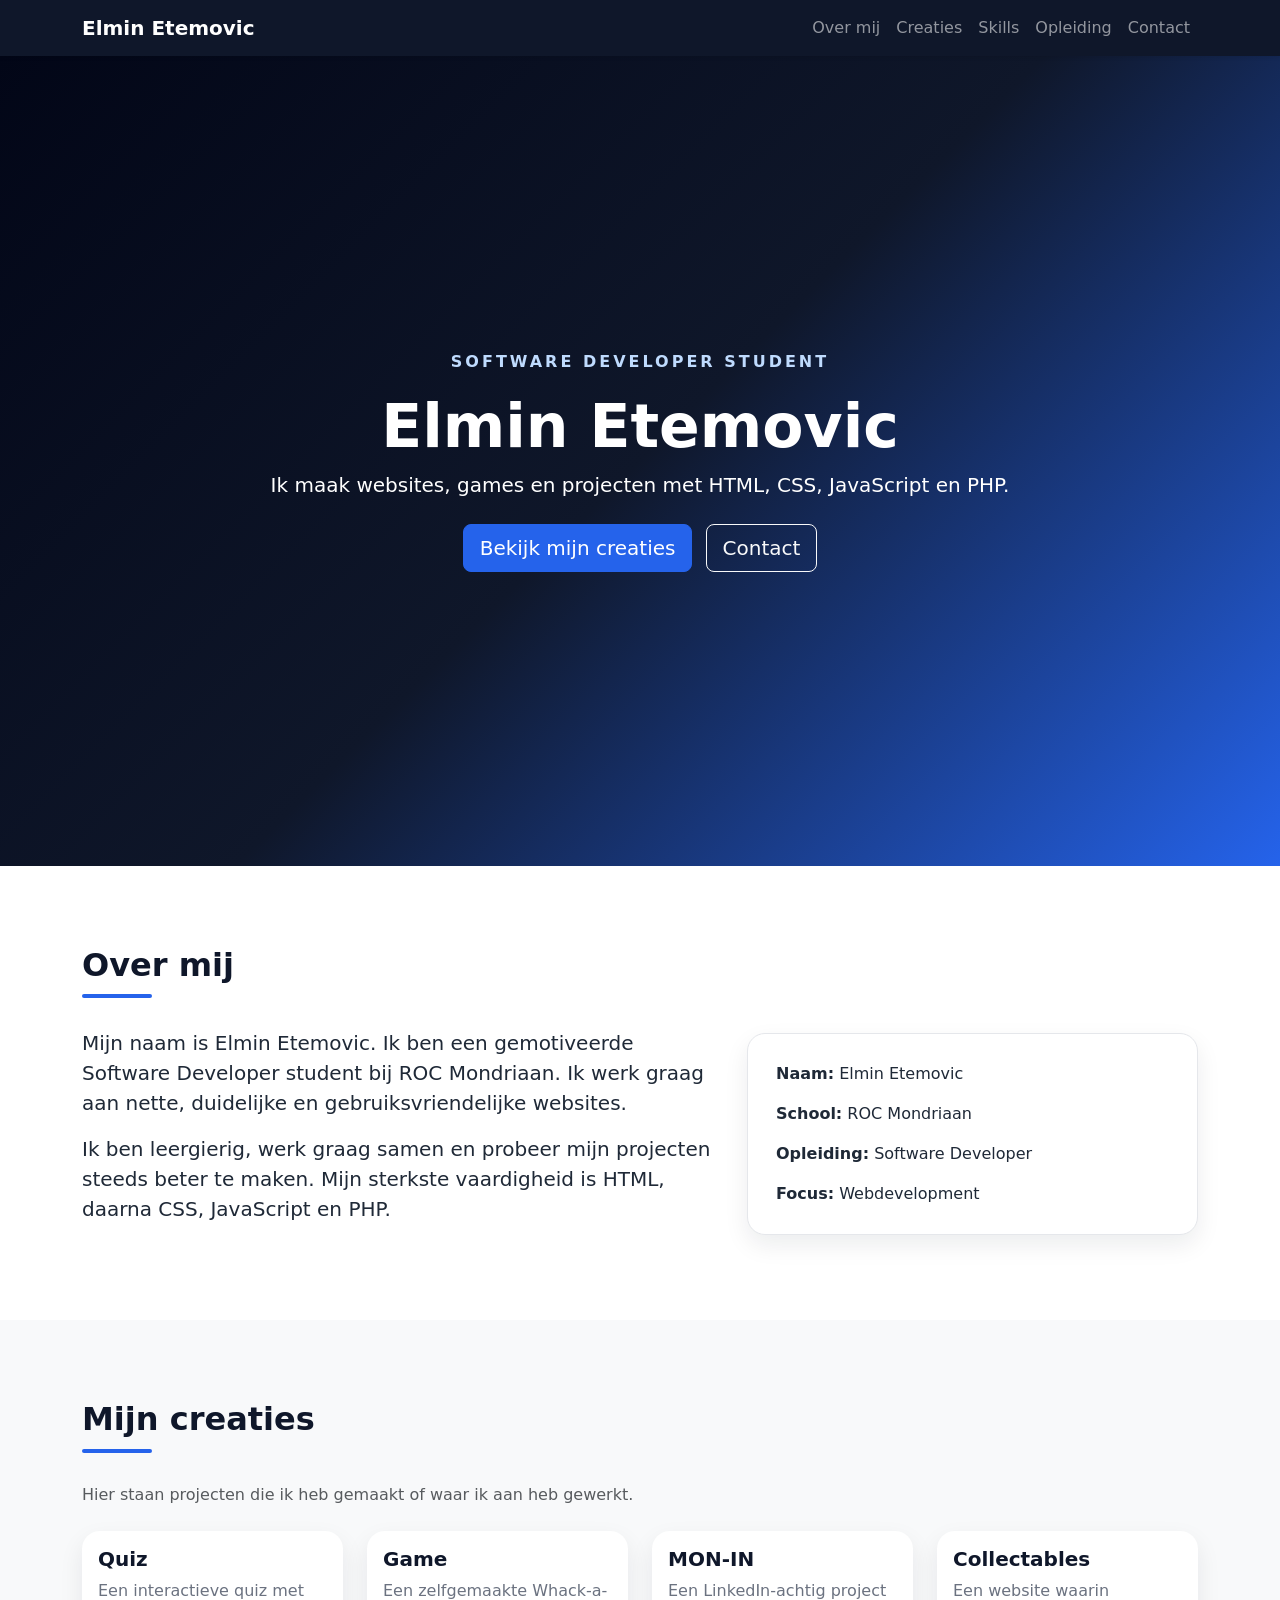
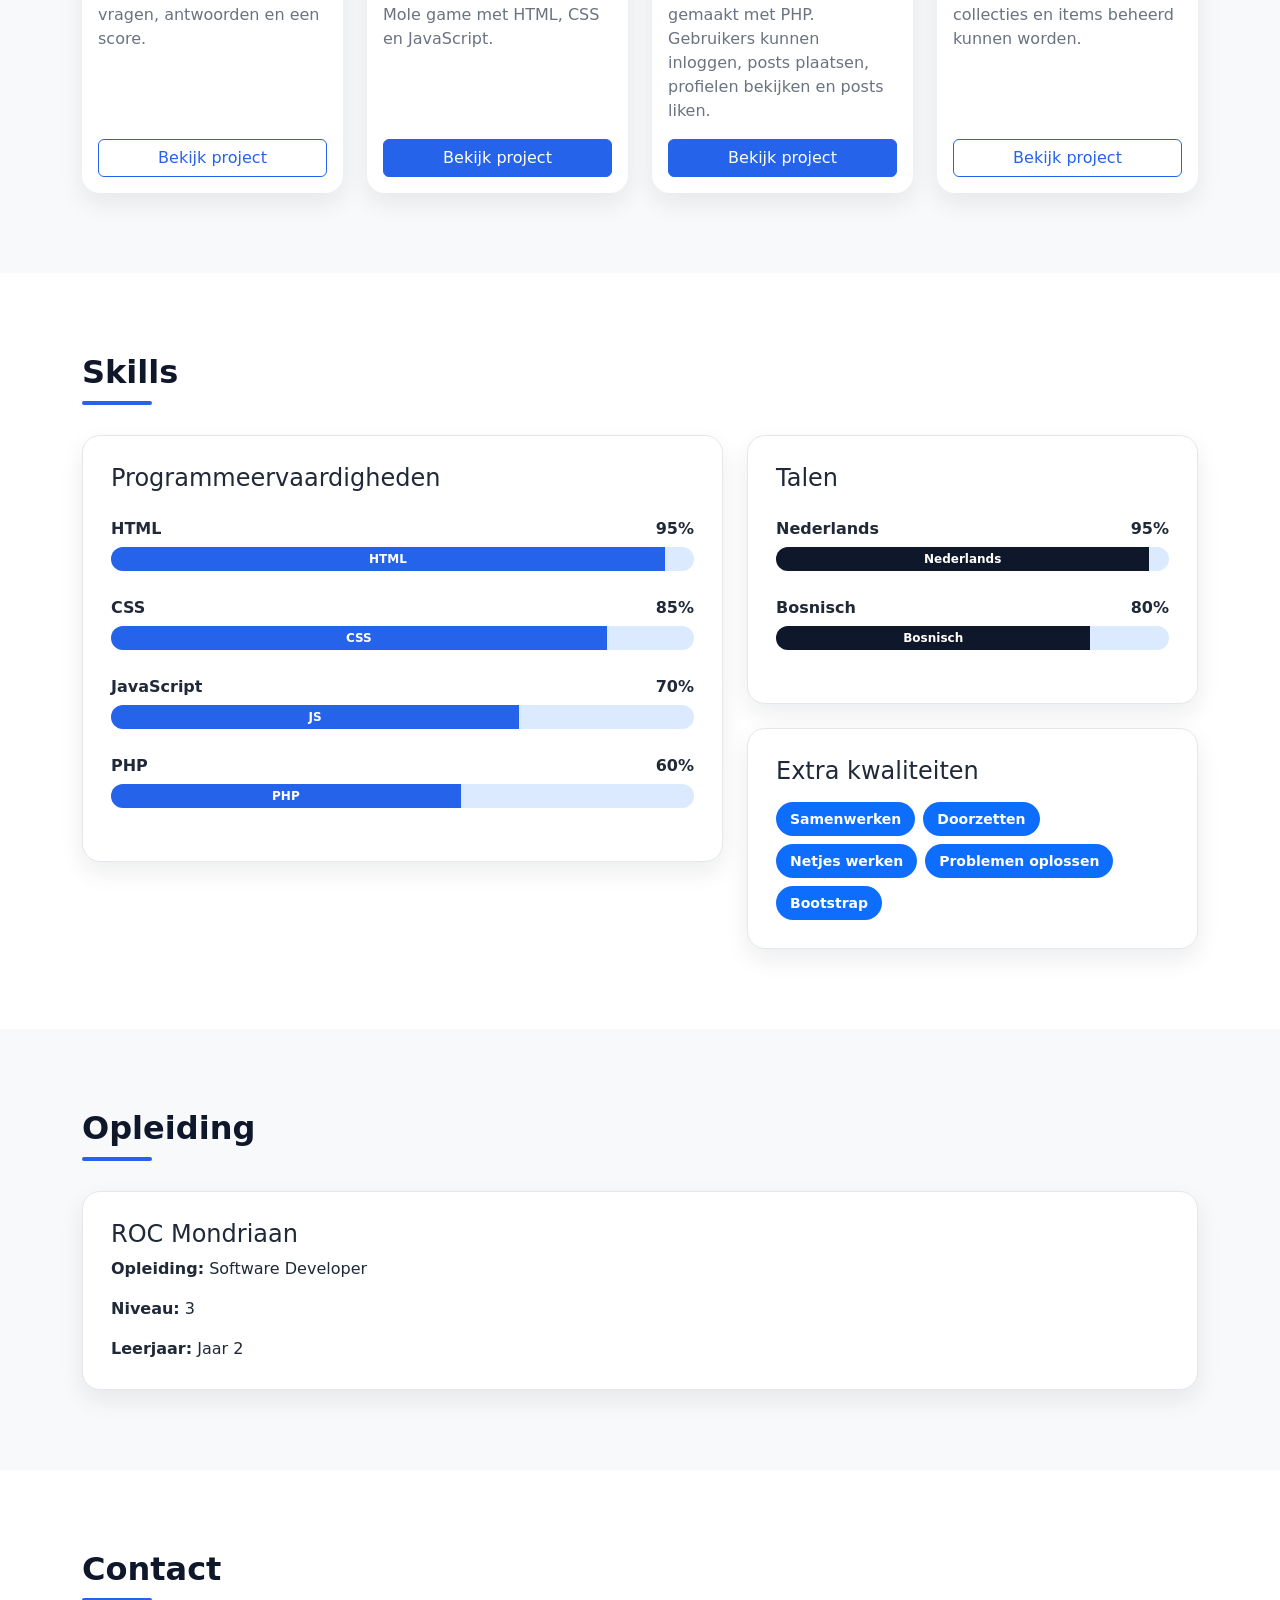
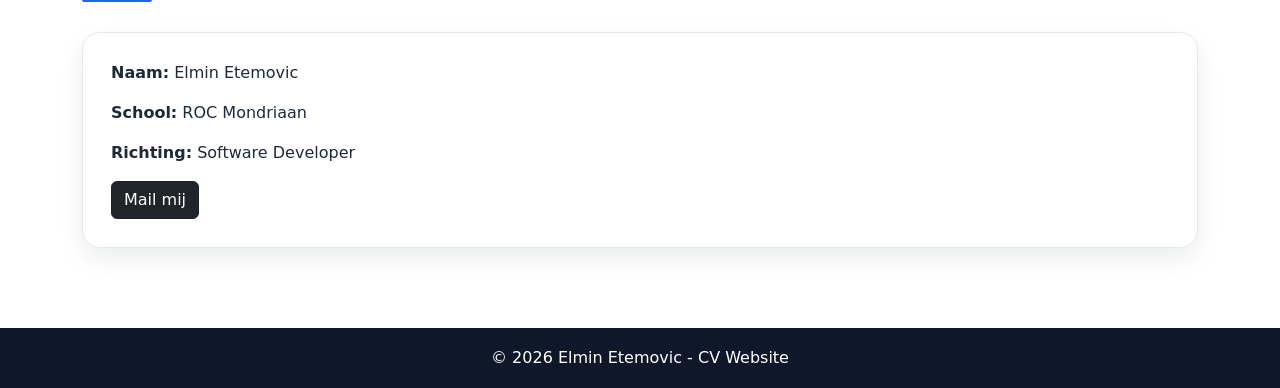
==== cv-website/index.html @ 902d2bb1 "Redesign + 2 projecten" ====
<!doctype html>
<html lang="nl">
<head>
    <meta charset="UTF-8">
    <title>CV Website - Elmin Etemovic</title>
    <meta name="viewport" content="width=device-width, initial-scale=1">

    <!-- Bootstrap CSS -->
    <link href="https://cdn.jsdelivr.net/npm/bootstrap@5.3.3/dist/css/bootstrap.min.css" rel="stylesheet">
    
    <!-- Eigen CSS -->
    <link rel="stylesheet" href="style.css">
</head>
<body>

<nav class="navbar navbar-expand-lg navbar-dark fixed-top shadow-sm">
    <div class="container">
        <a class="navbar-brand fw-bold" href="#">Elmin Etemovic</a>

        <button class="navbar-toggler" type="button" data-bs-toggle="collapse" data-bs-target="#navbarMenu">
            <span class="navbar-toggler-icon"></span>
        </button>

        <div class="collapse navbar-collapse" id="navbarMenu">
            <ul class="navbar-nav ms-auto">
                <li class="nav-item"><a class="nav-link" href="#over-mij">Over mij</a></li>
                <li class="nav-item"><a class="nav-link" href="#creaties">Creaties</a></li>
                <li class="nav-item"><a class="nav-link" href="#skills">Skills</a></li>
                <li class="nav-item"><a class="nav-link" href="#opleiding">Opleiding</a></li>
                <li class="nav-item"><a class="nav-link" href="#contact">Contact</a></li>
            </ul>
        </div>
    </div>
</nav>

<header class="hero">
    <div class="container text-center text-white">
        <p class="top-text">Software Developer Student</p>
        <h1 id="mainTitle">Elmin Etemovic</h1>
        <p class="lead">
            Ik maak websites, games en projecten met HTML, CSS, JavaScript en PHP.
        </p>

        <div class="mt-4">
            <a href="#creaties" class="btn btn-primary btn-lg">Bekijk mijn creaties</a>
            <a href="#contact" class="btn btn-outline-light btn-lg ms-2">Contact</a>
        </div>
    </div>
</header>

<main>

    <section id="over-mij" class="section">
        <div class="container">
            <h2 class="section-title">Over mij</h2>

            <div class="row g-4 align-items-center">
                <div class="col-lg-7">
                    <p class="fs-5">
                        Mijn naam is Elmin Etemovic. Ik ben een gemotiveerde Software Developer student
                        bij ROC Mondriaan. Ik werk graag aan nette, duidelijke en gebruiksvriendelijke websites.
                    </p>

                    <p class="fs-5">
                        Ik ben leergierig, werk graag samen en probeer mijn projecten steeds beter te maken.
                        Mijn sterkste vaardigheid is HTML, daarna CSS, JavaScript en PHP.
                    </p>
                </div>

                <div class="col-lg-5">
                    <div class="info-box">
                        <p><strong>Naam:</strong> Elmin Etemovic</p>
                        <p><strong>School:</strong> ROC Mondriaan</p>
                        <p><strong>Opleiding:</strong> Software Developer</p>
                        <p class="mb-0"><strong>Focus:</strong> Webdevelopment</p>
                    </div>
                </div>
            </div>
        </div>
    </section>

    <section id="creaties" class="section bg-light">
        <div class="container">
            <h2 class="section-title">Mijn creaties</h2>
            <p class="text-muted mb-4">
                Hier staan projecten die ik heb gemaakt of waar ik aan heb gewerkt.
            </p>

            <div class="row g-4">

                <div class="col-md-6 col-lg-3">
                    <div class="card project-card h-100">
                        <div class="card-body d-flex flex-column">
                            <h5 class="card-title">Quiz</h5>
                            <p class="card-text">
                                Een interactieve quiz met vragen, antwoorden en een score.
                            </p>
                            <a href="#" class="btn btn-outline-primary mt-auto">Bekijk project</a>
                        </div>
                    </div>
                </div>

                <div class="col-md-6 col-lg-3">
                    <div class="card project-card h-100">
                        <div class="card-body d-flex flex-column">
                            <h5 class="card-title">Game</h5>
                            <p class="card-text">
                                Een zelfgemaakte Whack-a-Mole game met HTML, CSS en JavaScript.
                            </p>
                            <a href="Whackamole.html" class="btn btn-primary mt-auto">Bekijk project</a>
                        </div>
                    </div>
                </div>

                <div class="col-md-6 col-lg-3">
                    <div class="card project-card h-100">
                        <div class="card-body d-flex flex-column">
                            <h5 class="card-title">MON-IN</h5>
                            <p class="card-text">
                                Een LinkedIn-achtig project gemaakt met PHP. Gebruikers kunnen inloggen,
                                posts plaatsen, profielen bekijken en posts liken.
                            </p>
                            <a href="index.php" class="btn btn-primary mt-auto">Bekijk project</a>
                        </div>
                    </div>
                </div>

                <div class="col-md-6 col-lg-3">
                    <div class="card project-card h-100">
                        <div class="card-body d-flex flex-column">
                            <h5 class="card-title">Collectables</h5>
                            <p class="card-text">
                                Een website waarin collecties en items beheerd kunnen worden.
                            </p>
                            <a href="#" class="btn btn-outline-primary mt-auto">Bekijk project</a>
                        </div>
                    </div>
                </div>

            </div>
        </div>
    </section>

    <section id="skills" class="section">
        <div class="container">
            <h2 class="section-title">Skills</h2>

            <div class="row g-4">
                <div class="col-lg-7">
                    <div class="skill-box">
                        <h4 class="mb-4">Programmeervaardigheden</h4>

                        <div class="skill-item">
                            <div class="d-flex justify-content-between">
                                <span>HTML</span>
                                <span>95%</span>
                            </div>
                            <div class="progress">
                                <div class="progress-bar" style="width: 95%;">HTML</div>
                            </div>
                        </div>

                        <div class="skill-item">
                            <div class="d-flex justify-content-between">
                                <span>CSS</span>
                                <span>85%</span>
                            </div>
                            <div class="progress">
                                <div class="progress-bar" style="width: 85%;">CSS</div>
                            </div>
                        </div>

                        <div class="skill-item">
                            <div class="d-flex justify-content-between">
                                <span>JavaScript</span>
                                <span>70%</span>
                            </div>
                            <div class="progress">
                                <div class="progress-bar" style="width: 70%;">JS</div>
                            </div>
                        </div>

                        <div class="skill-item">
                            <div class="d-flex justify-content-between">
                                <span>PHP</span>
                                <span>60%</span>
                            </div>
                            <div class="progress">
                                <div class="progress-bar" style="width: 60%;">PHP</div>
                            </div>
                        </div>

                    </div>
                </div>

                <div class="col-lg-5">
                    <div class="skill-box mb-4">
                        <h4 class="mb-4">Talen</h4>

                        <div class="skill-item">
                            <div class="d-flex justify-content-between">
                                <span>Nederlands</span>
                                <span>95%</span>
                            </div>
                            <div class="progress">
                                <div class="progress-bar language-bar" style="width: 95%;">Nederlands</div>
                            </div>
                        </div>

                        <div class="skill-item">
                            <div class="d-flex justify-content-between">
                                <span>Bosnisch</span>
                                <span>80%</span>
                            </div>
                            <div class="progress">
                                <div class="progress-bar language-bar" style="width: 80%;">Bosnisch</div>
                            </div>
                        </div>
                    </div>

                    <div class="skill-box">
                        <h4 class="mb-3">Extra kwaliteiten</h4>

                        <div class="d-flex flex-wrap gap-2">
                            <span class="badge text-bg-primary">Samenwerken</span>
                            <span class="badge text-bg-primary">Doorzetten</span>
                            <span class="badge text-bg-primary">Netjes werken</span>
                            <span class="badge text-bg-primary">Problemen oplossen</span>
                            <span class="badge text-bg-primary">Bootstrap</span>
                        </div>
                    </div>
                </div>
            </div>
        </div>
    </section>

    <section id="opleiding" class="section bg-light">
        <div class="container">
            <h2 class="section-title">Opleiding</h2>

            <div class="education-box">
                <h4>ROC Mondriaan</h4>
                <p><strong>Opleiding:</strong> Software Developer</p>
                <p><strong>Niveau:</strong> 3</p>
                <p class="mb-0"><strong>Leerjaar:</strong> Jaar 2</p>
            </div>
        </div>
    </section>

    <section id="contact" class="section">
        <div class="container">
            <h2 class="section-title">Contact</h2>

            <div class="contact-box">
                <p><strong>Naam:</strong> Elmin Etemovic</p>
                <p><strong>School:</strong> ROC Mondriaan</p>
                <p><strong>Richting:</strong> Software Developer</p>
                <a href="mailto:jouwemail@example.com" class="btn btn-dark">Mail mij</a>
            </div>
        </div>
    </section>

</main>

<footer>
    <p class="mb-0">&copy; 2026 Elmin Etemovic - CV Website</p>
</footer>

<!-- Bootstrap JS -->
<script src="https://cdn.jsdelivr.net/npm/bootstrap@5.3.3/dist/js/bootstrap.bundle.min.js"></script>

<!-- Eigen JS -->
<script src="script.js"></script>
</body>
</html>
---- cv-website/style.css ----
:root {
    --dark: #0f172a;
    --blue: #2563eb;
    --blue-dark: #1d4ed8;
    --light-blue: #dbeafe;
    --text: #1f2937;
}

html {
    scroll-behavior: smooth;
}

body {
    padding-top: 56px;
    color: var(--text);
    background-color: #ffffff;
}

.navbar {
    background-color: var(--dark);
}

.hero {
    min-height: 90vh;
    background: linear-gradient(135deg, #020617, #0f172a, #2563eb);
    display: flex;
    align-items: center;
}

.hero h1 {
    font-size: 60px;
    font-weight: 800;
    cursor: pointer;
    transition: 0.3s;
}

.hero h1:hover {
    transform: scale(1.03);
}

.top-text {
    text-transform: uppercase;
    letter-spacing: 3px;
    color: #bfdbfe;
    font-weight: 600;
}

.section {
    padding: 80px 0;
}

.section-title {
    font-weight: 800;
    margin-bottom: 30px;
    color: var(--dark);
}

.section-title::after {
    content: "";
    display: block;
    width: 70px;
    height: 4px;
    background-color: var(--blue);
    margin-top: 10px;
    border-radius: 20px;
}

.info-box,
.skill-box,
.education-box,
.contact-box {
    background-color: white;
    border: 1px solid #e5e7eb;
    border-radius: 18px;
    padding: 28px;
    box-shadow: 0 10px 25px rgba(15, 23, 42, 0.08);
}

.project-card {
    border: none;
    border-radius: 18px;
    box-shadow: 0 10px 25px rgba(15, 23, 42, 0.08);
    transition: 0.3s;
}

.project-card:hover {
    transform: translateY(-8px);
}

.project-card .card-title {
    font-weight: 700;
    color: var(--dark);
}

.project-card .card-text {
    color: #6b7280;
}

.btn-primary {
    background-color: var(--blue);
    border-color: var(--blue);
}

.btn-primary:hover {
    background-color: var(--blue-dark);
    border-color: var(--blue-dark);
}

.btn-outline-primary {
    color: var(--blue);
    border-color: var(--blue);
}

.btn-outline-primary:hover {
    background-color: var(--blue);
    border-color: var(--blue);
}

.skill-item {
    margin-bottom: 25px;
}

.skill-item span {
    font-weight: 600;
}

.progress {
    height: 24px;
    border-radius: 30px;
    background-color: var(--light-blue);
    overflow: hidden;
    margin-top: 6px;
}

.progress-bar {
    background-color: var(--blue);
    font-weight: 600;
}

.language-bar {
    background-color: var(--dark);
}

.badge {
    padding: 10px 14px;
    border-radius: 30px;
    font-size: 14px;
}

footer {
    background-color: var(--dark);
    color: white;
    text-align: center;
    padding: 18px;
}

.clicked {
    color: #bfdbfe;
    transform: scale(1.06);
}

@media (max-width: 768px) {
    .hero {
        min-height: 75vh;
        padding: 50px 0;
    }

    .hero h1 {
        font-size: 42px;
    }

    .btn-lg {
        width: 100%;
        margin-bottom: 10px;
    }

    .btn-lg.ms-2 {
        margin-left: 0 !important;
    }
}
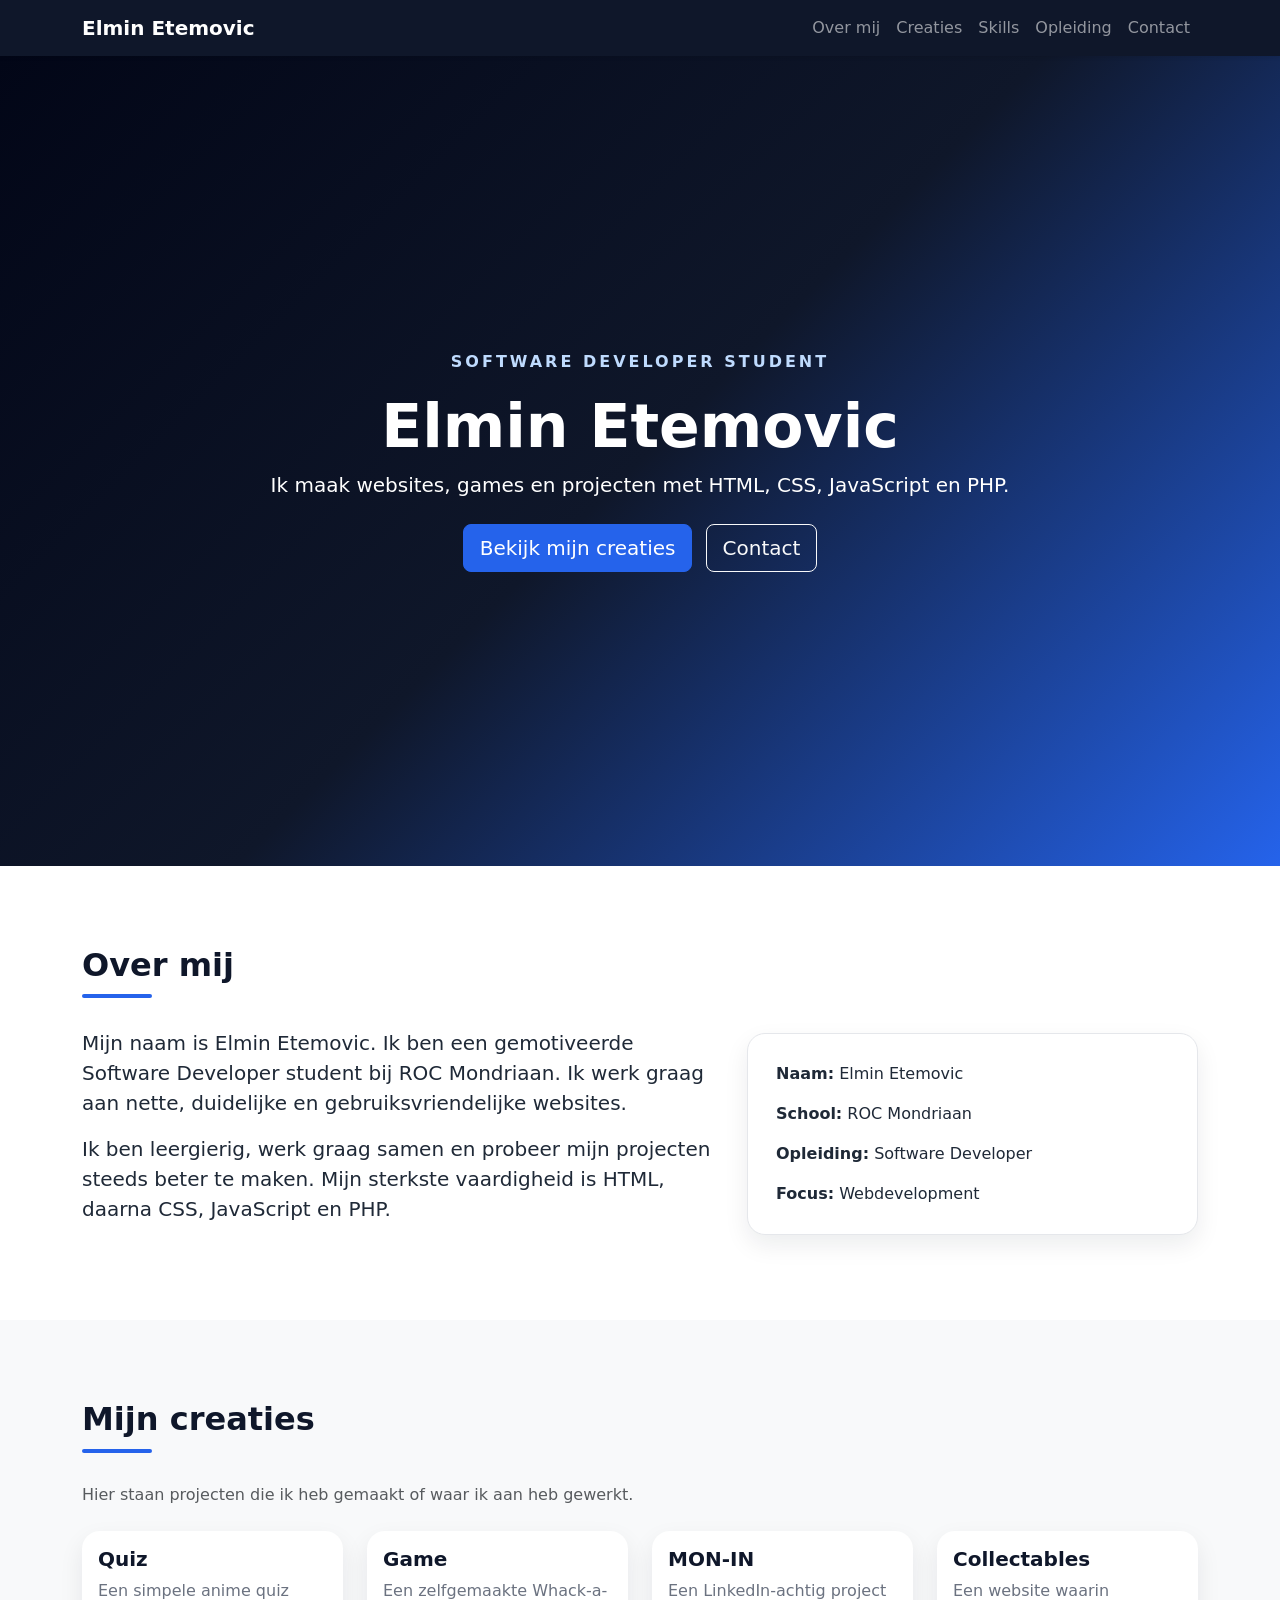
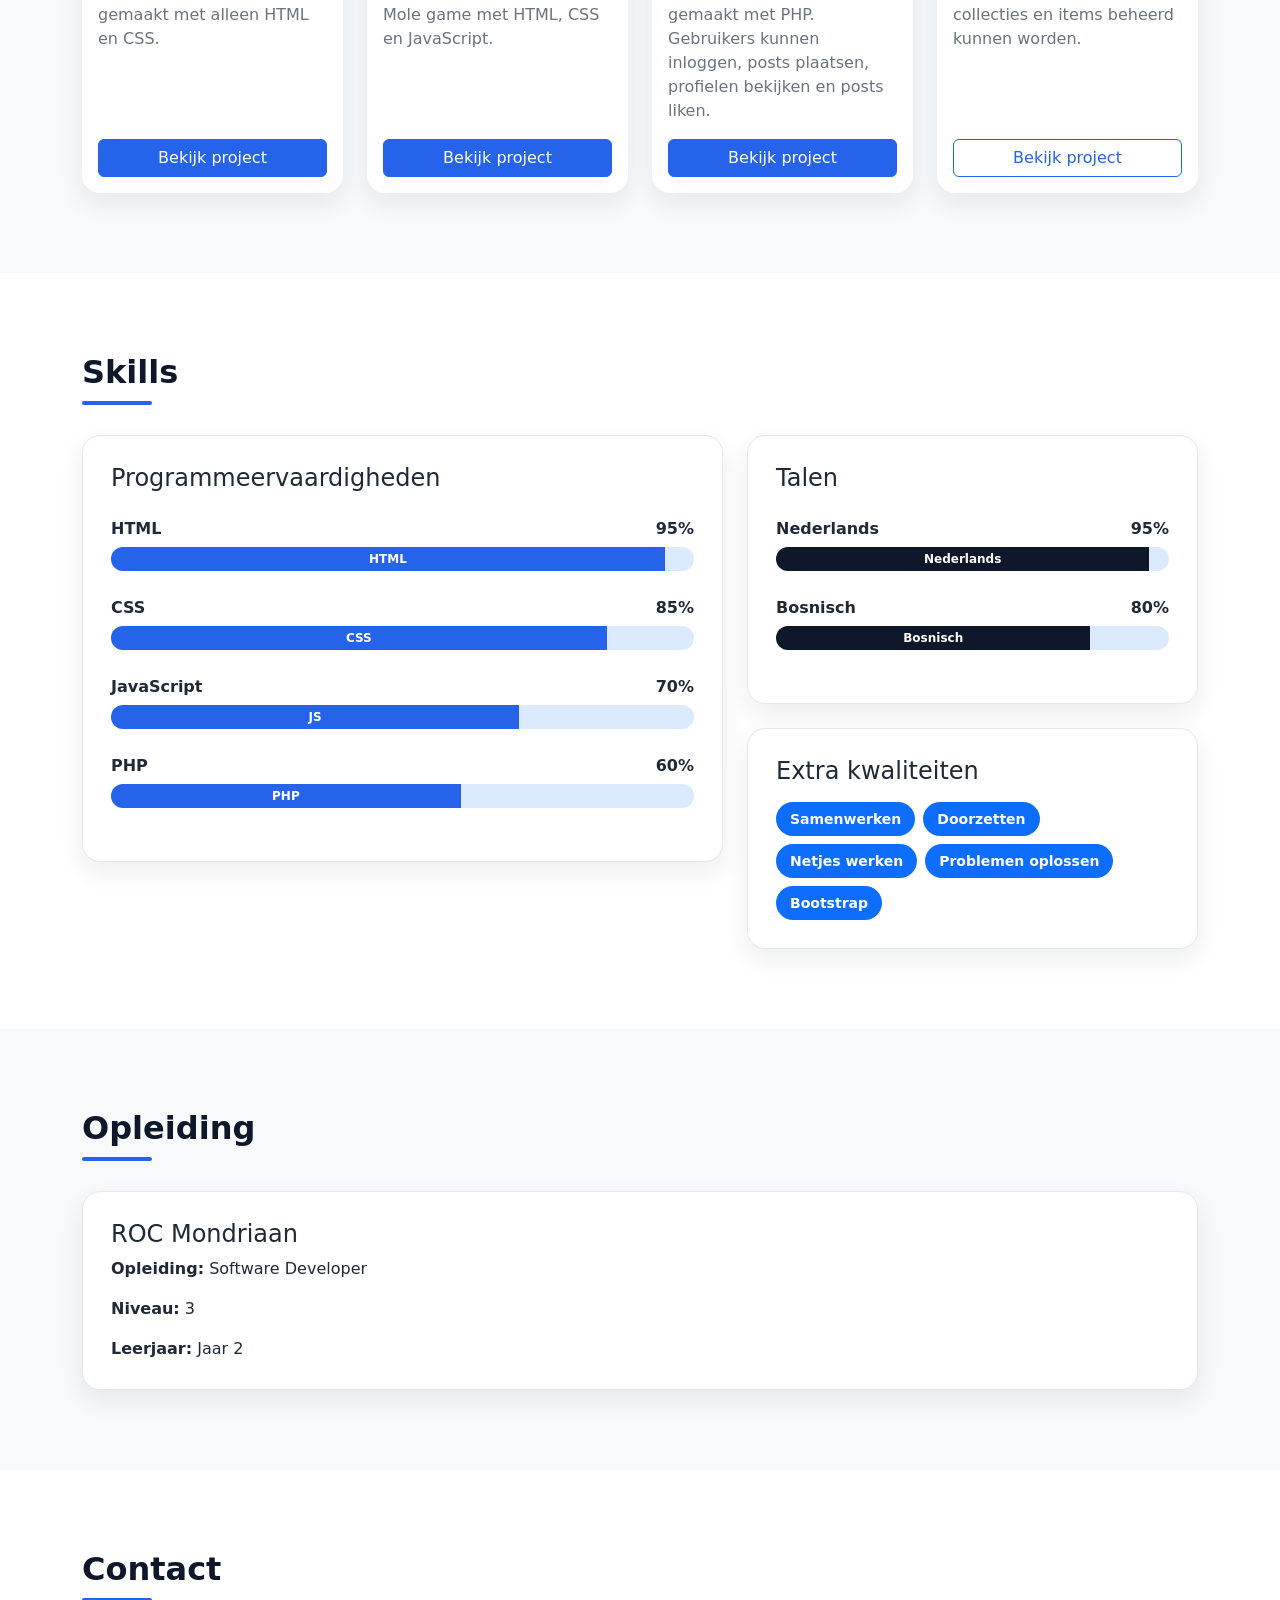
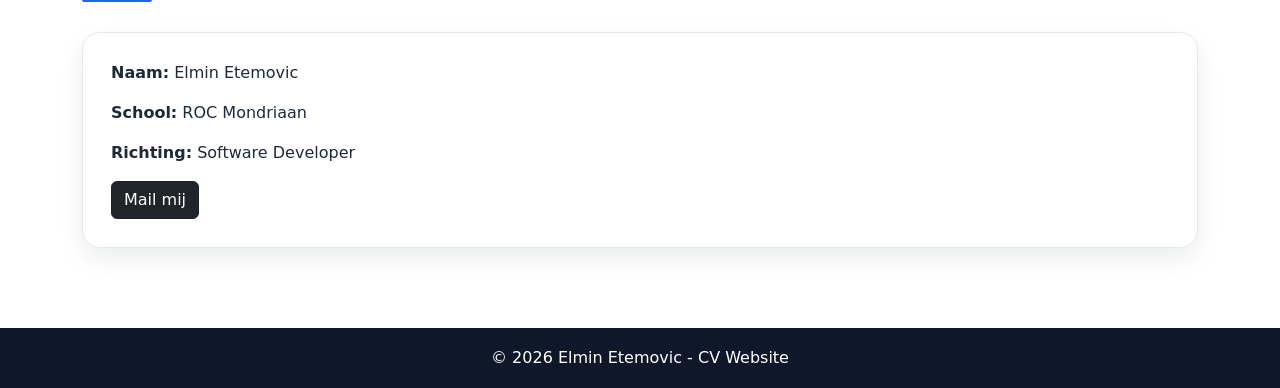
==== commit 71930b2b: "Fixes + game erbij" ====
--- a/cv-website/index.html
+++ b/cv-website/index.html
@@ -5,10 +5,7 @@
     <title>CV Website - Elmin Etemovic</title>
     <meta name="viewport" content="width=device-width, initial-scale=1">
 
-    <!-- Bootstrap CSS -->
     <link href="https://cdn.jsdelivr.net/npm/bootstrap@5.3.3/dist/css/bootstrap.min.css" rel="stylesheet">
-    
-    <!-- Eigen CSS -->
     <link rel="stylesheet" href="style.css">
 </head>
 <body>
@@ -93,9 +90,9 @@
                         <div class="card-body d-flex flex-column">
                             <h5 class="card-title">Quiz</h5>
                             <p class="card-text">
-                                Een interactieve quiz met vragen, antwoorden en een score.
-                            </p>
-                            <a href="#" class="btn btn-outline-primary mt-auto">Bekijk project</a>
+                                Een simpele anime quiz gemaakt met alleen HTML en CSS.
+                            </p>
+                            <a href="quiz.html" class="btn btn-primary mt-auto">Bekijk project</a>
                         </div>
                     </div>
                 </div>
@@ -120,7 +117,7 @@
                                 Een LinkedIn-achtig project gemaakt met PHP. Gebruikers kunnen inloggen,
                                 posts plaatsen, profielen bekijken en posts liken.
                             </p>
-                            <a href="index.php" class="btn btn-primary mt-auto">Bekijk project</a>
+                            <a href="mon-in/index.php" class="btn btn-primary mt-auto">Bekijk project</a>
                         </div>
                     </div>
                 </div>
@@ -266,10 +263,7 @@
     <p class="mb-0">&copy; 2026 Elmin Etemovic - CV Website</p>
 </footer>
 
-<!-- Bootstrap JS -->
 <script src="https://cdn.jsdelivr.net/npm/bootstrap@5.3.3/dist/js/bootstrap.bundle.min.js"></script>
-
-<!-- Eigen JS -->
 <script src="script.js"></script>
 </body>
 </html>
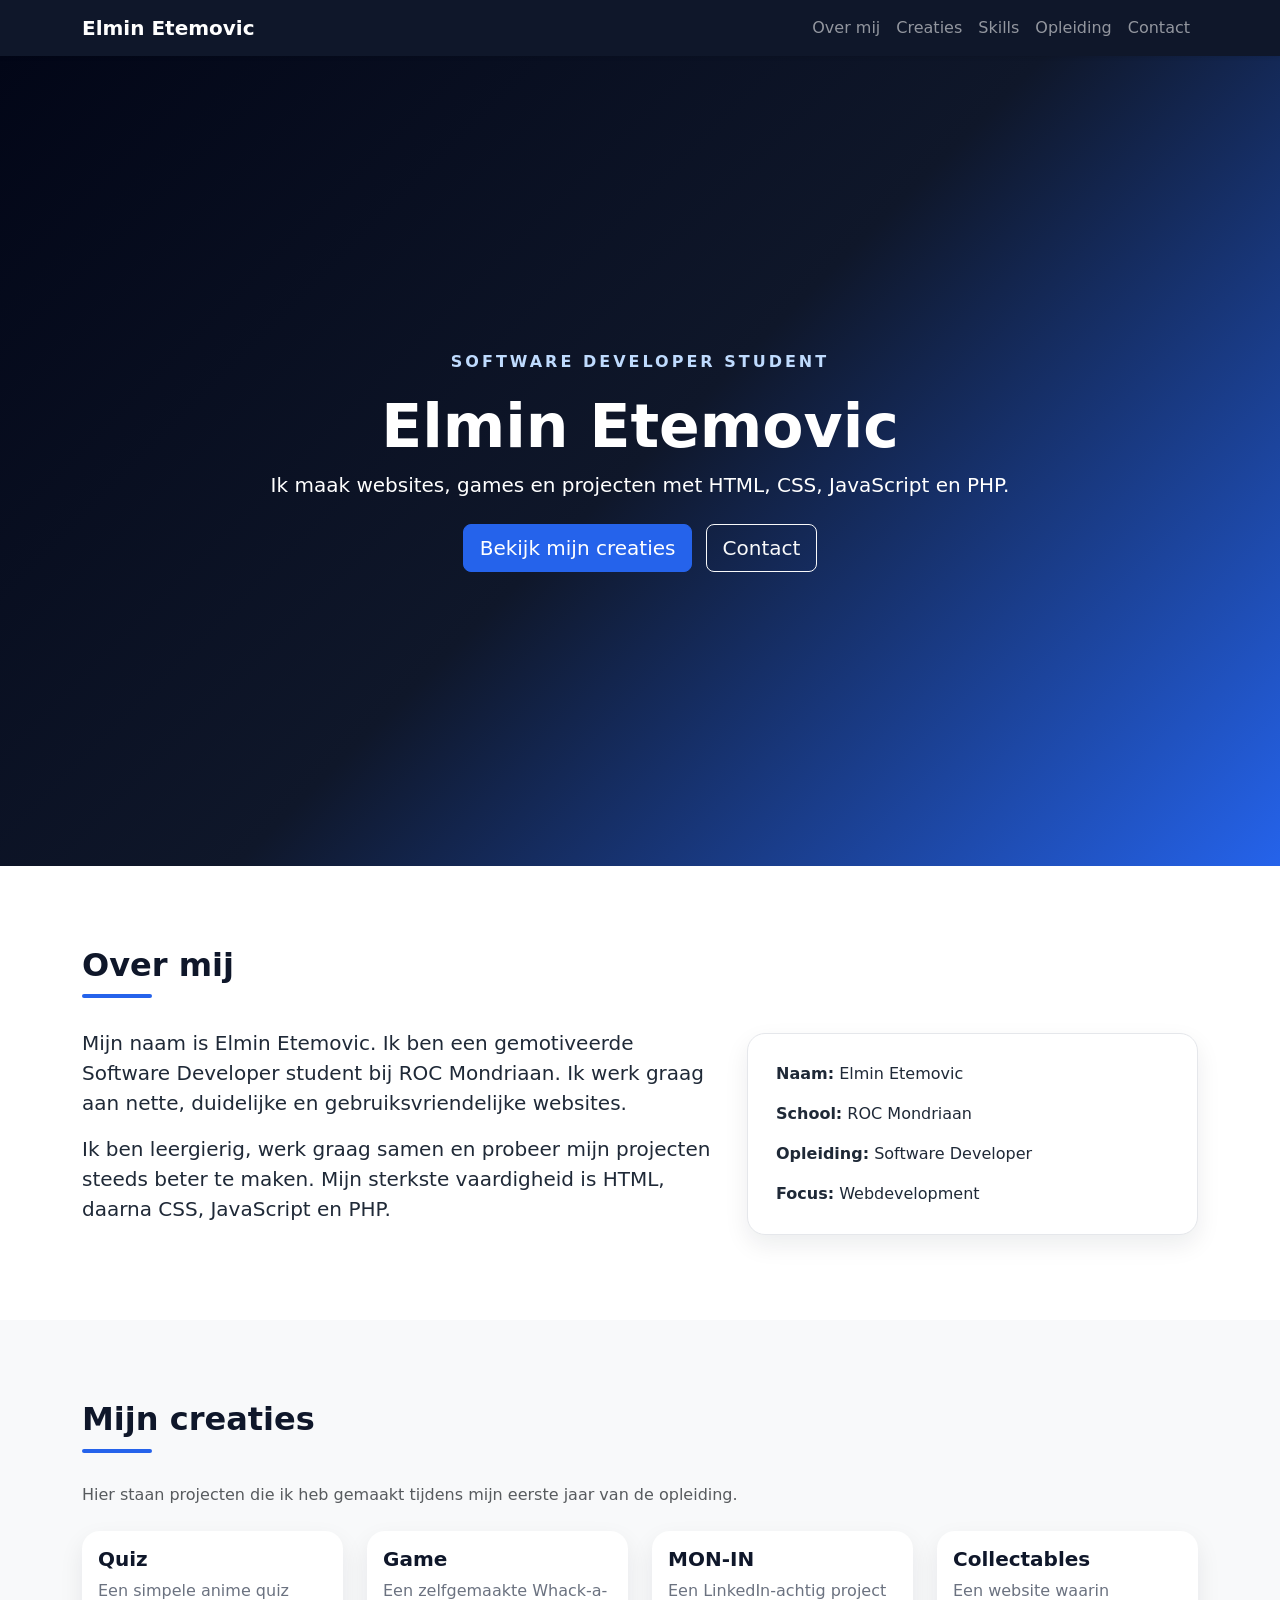
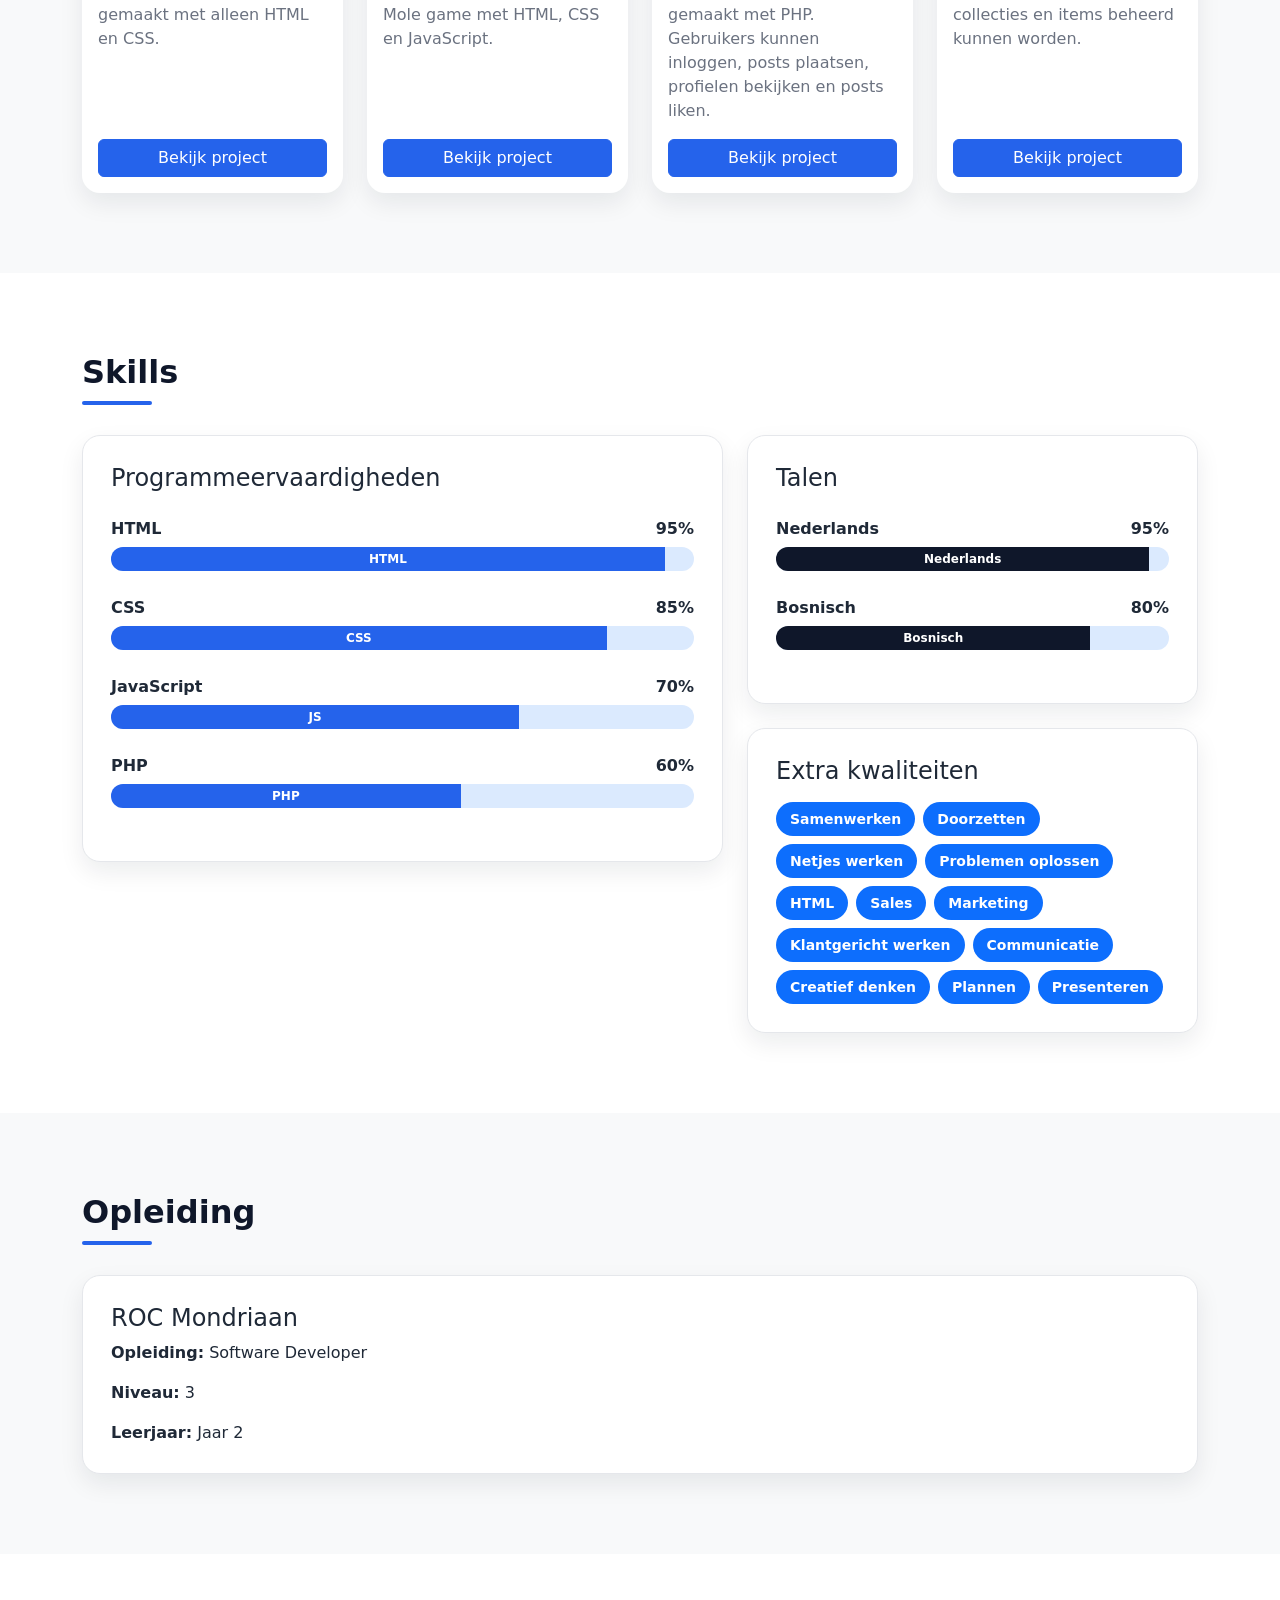
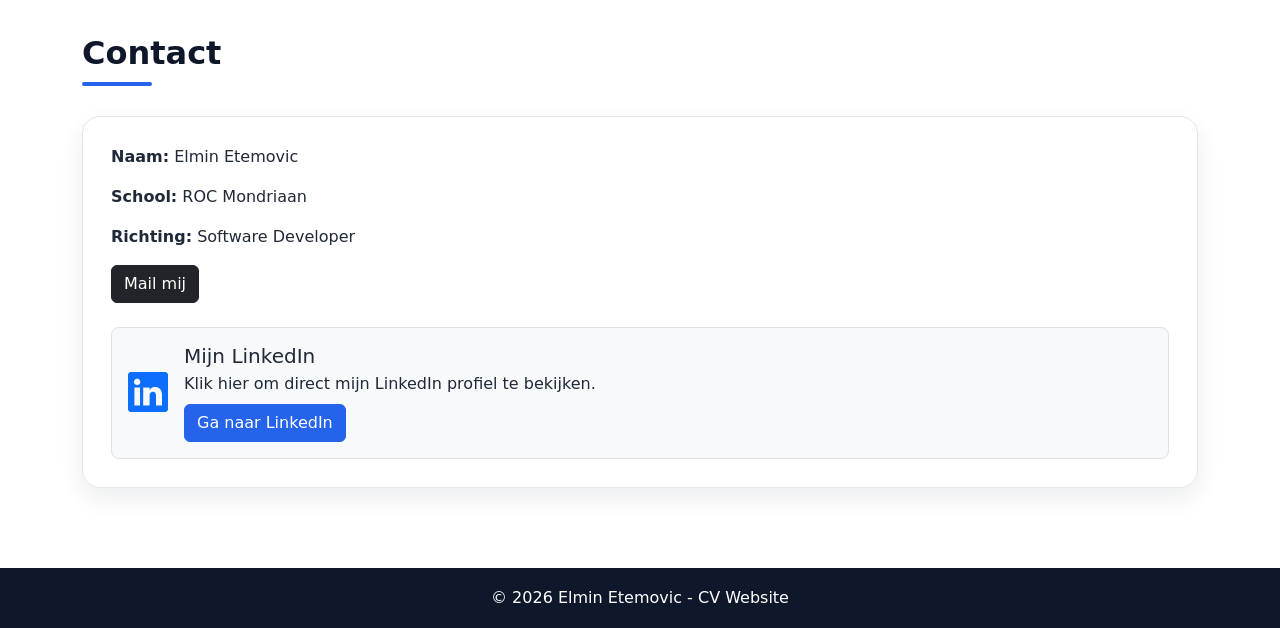
==== commit c3886846: "text bewerkt + extra functie" ====
--- a/cv-website/index.html
+++ b/cv-website/index.html
@@ -6,6 +6,7 @@
     <meta name="viewport" content="width=device-width, initial-scale=1">
 
     <link href="https://cdn.jsdelivr.net/npm/bootstrap@5.3.3/dist/css/bootstrap.min.css" rel="stylesheet">
+    <link href="https://cdn.jsdelivr.net/npm/bootstrap-icons@1.11.3/font/bootstrap-icons.css" rel="stylesheet">
     <link rel="stylesheet" href="style.css">
 </head>
 <body>
@@ -80,7 +81,7 @@
         <div class="container">
             <h2 class="section-title">Mijn creaties</h2>
             <p class="text-muted mb-4">
-                Hier staan projecten die ik heb gemaakt of waar ik aan heb gewerkt.
+                Hier staan projecten die ik heb gemaakt tijdens mijn eerste jaar van de opleiding.
             </p>
 
             <div class="row g-4">
@@ -129,7 +130,7 @@
                             <p class="card-text">
                                 Een website waarin collecties en items beheerd kunnen worden.
                             </p>
-                            <a href="#" class="btn btn-outline-primary mt-auto">Bekijk project</a>
+                            <a href="#" class="btn btn-primary mt-auto">Bekijk project</a>
                         </div>
                     </div>
                 </div>
@@ -223,7 +224,14 @@
                             <span class="badge text-bg-primary">Doorzetten</span>
                             <span class="badge text-bg-primary">Netjes werken</span>
                             <span class="badge text-bg-primary">Problemen oplossen</span>
-                            <span class="badge text-bg-primary">Bootstrap</span>
+                            <span class="badge text-bg-primary">HTML</span>
+                            <span class="badge text-bg-primary">Sales</span>
+                            <span class="badge text-bg-primary">Marketing</span>
+                            <span class="badge text-bg-primary">Klantgericht werken</span>
+                            <span class="badge text-bg-primary">Communicatie</span>
+                            <span class="badge text-bg-primary">Creatief denken</span>
+                            <span class="badge text-bg-primary">Plannen</span>
+                            <span class="badge text-bg-primary">Presenteren</span>
                         </div>
                     </div>
                 </div>
@@ -253,6 +261,17 @@
                 <p><strong>School:</strong> ROC Mondriaan</p>
                 <p><strong>Richting:</strong> Software Developer</p>
                 <a href="mailto:jouwemail@example.com" class="btn btn-dark">Mail mij</a>
+
+                <div class="mt-4 p-3 border rounded-3 bg-light d-flex align-items-center gap-3">
+                    <i class="bi bi-linkedin fs-1 text-primary"></i>
+                    <div>
+                        <h5 class="mb-1">Mijn LinkedIn</h5>
+                        <p class="mb-2">Klik hier om direct mijn LinkedIn profiel te bekijken.</p>
+                        <a href="https://www.linkedin.com/in/elmin-e-690bb73b7/" target="_blank" class="btn btn-primary">
+                            Ga naar LinkedIn
+                        </a>
+                    </div>
+                </div>
             </div>
         </div>
     </section>
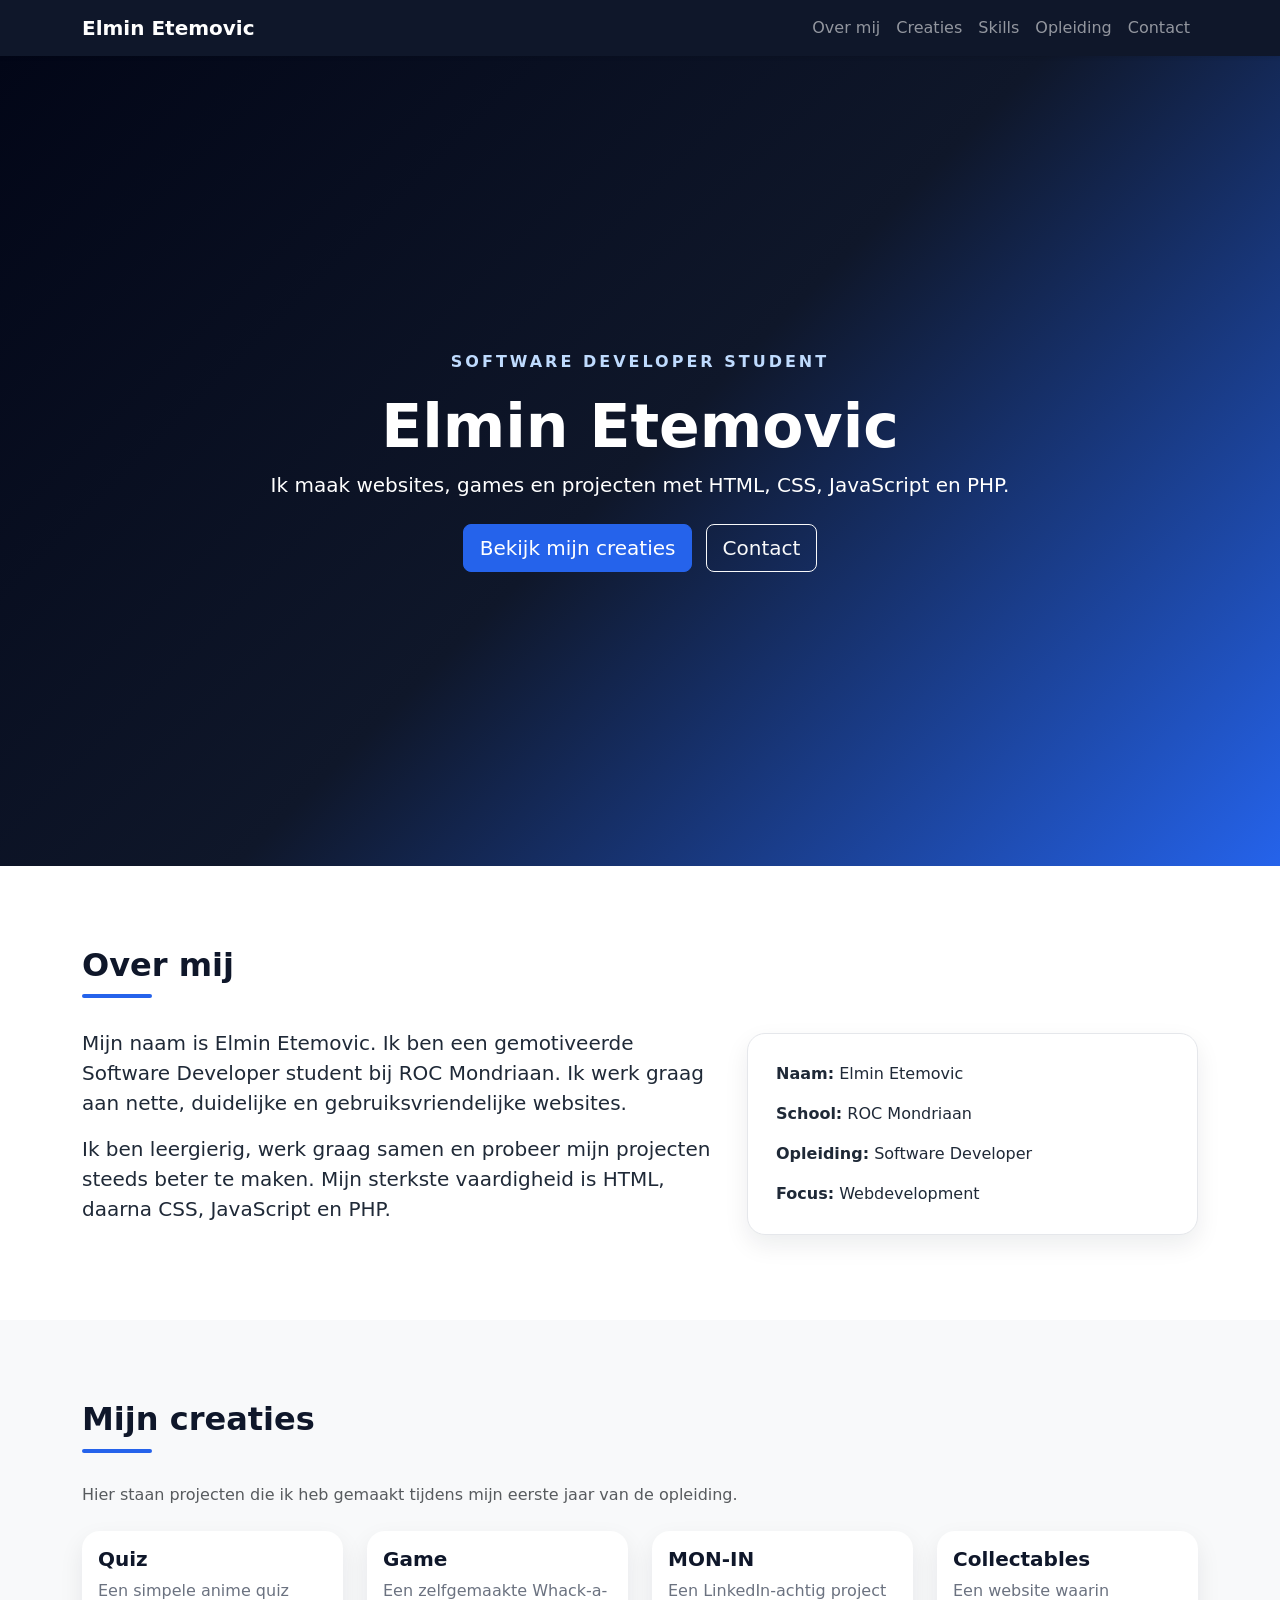
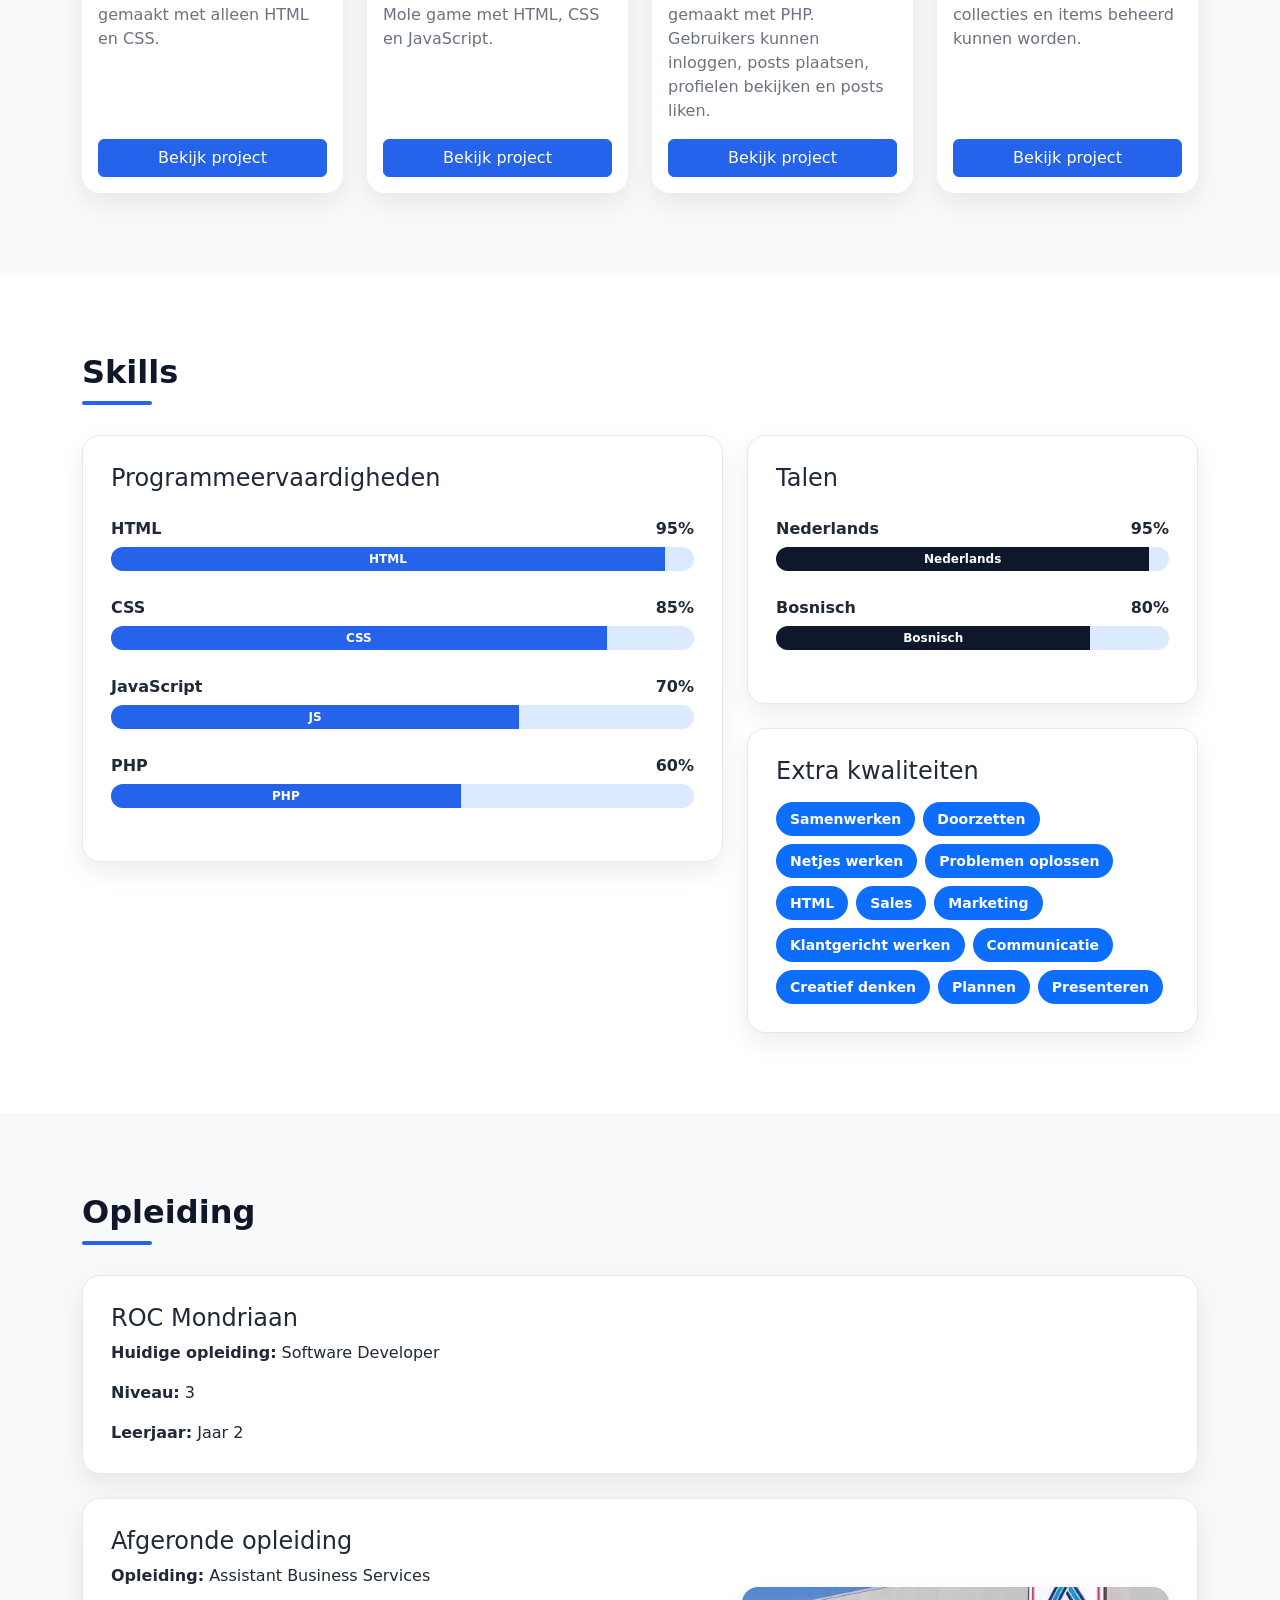
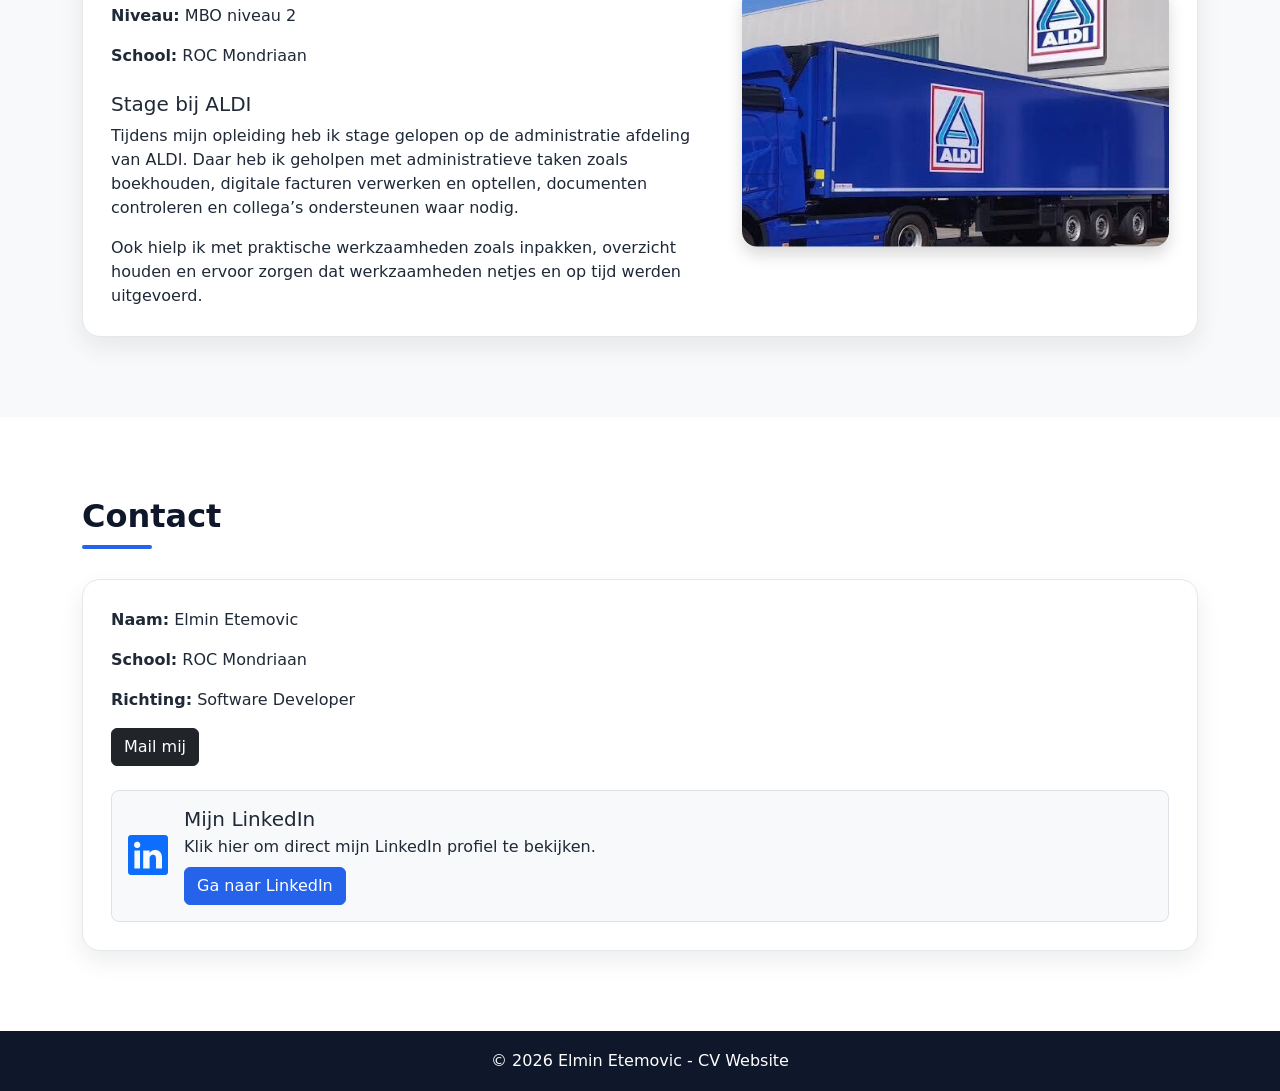
==== commit e1c75d94: "stage toegevoegd" ====
--- a/cv-website/index.html
+++ b/cv-website/index.html
@@ -243,11 +243,37 @@
         <div class="container">
             <h2 class="section-title">Opleiding</h2>
 
-            <div class="education-box">
+            <div class="education-box mb-4">
                 <h4>ROC Mondriaan</h4>
-                <p><strong>Opleiding:</strong> Software Developer</p>
+                <p><strong>Huidige opleiding:</strong> Software Developer</p>
                 <p><strong>Niveau:</strong> 3</p>
                 <p class="mb-0"><strong>Leerjaar:</strong> Jaar 2</p>
+            </div>
+
+            <div class="education-box">
+                <div class="row g-4 align-items-center">
+                    <div class="col-lg-7">
+                        <h4>Afgeronde opleiding</h4>
+                        <p><strong>Opleiding:</strong> Assistant Business Services</p>
+                        <p><strong>Niveau:</strong> MBO niveau 2</p>
+                        <p><strong>School:</strong> ROC Mondriaan</p>
+
+                        <h5 class="mt-4">Stage bij ALDI</h5>
+                        <p>
+                            Tijdens mijn opleiding heb ik stage gelopen op de administratie afdeling van ALDI.
+                            Daar heb ik geholpen met administratieve taken zoals boekhouden, digitale facturen
+                            verwerken en optellen, documenten controleren en collega’s ondersteunen waar nodig.
+                        </p>
+                        <p class="mb-0">
+                            Ook hielp ik met praktische werkzaamheden zoals inpakken, overzicht houden en ervoor
+                            zorgen dat werkzaamheden netjes en op tijd werden uitgevoerd.
+                        </p>
+                    </div>
+
+                    <div class="col-lg-5">
+                        <img src="image.png" alt="ALDI stage" class="img-fluid rounded-4 shadow" style="width: 100%; height: 260px; object-fit: cover; object-position: center;">
+                    </div>
+                </div>
             </div>
         </div>
     </section>
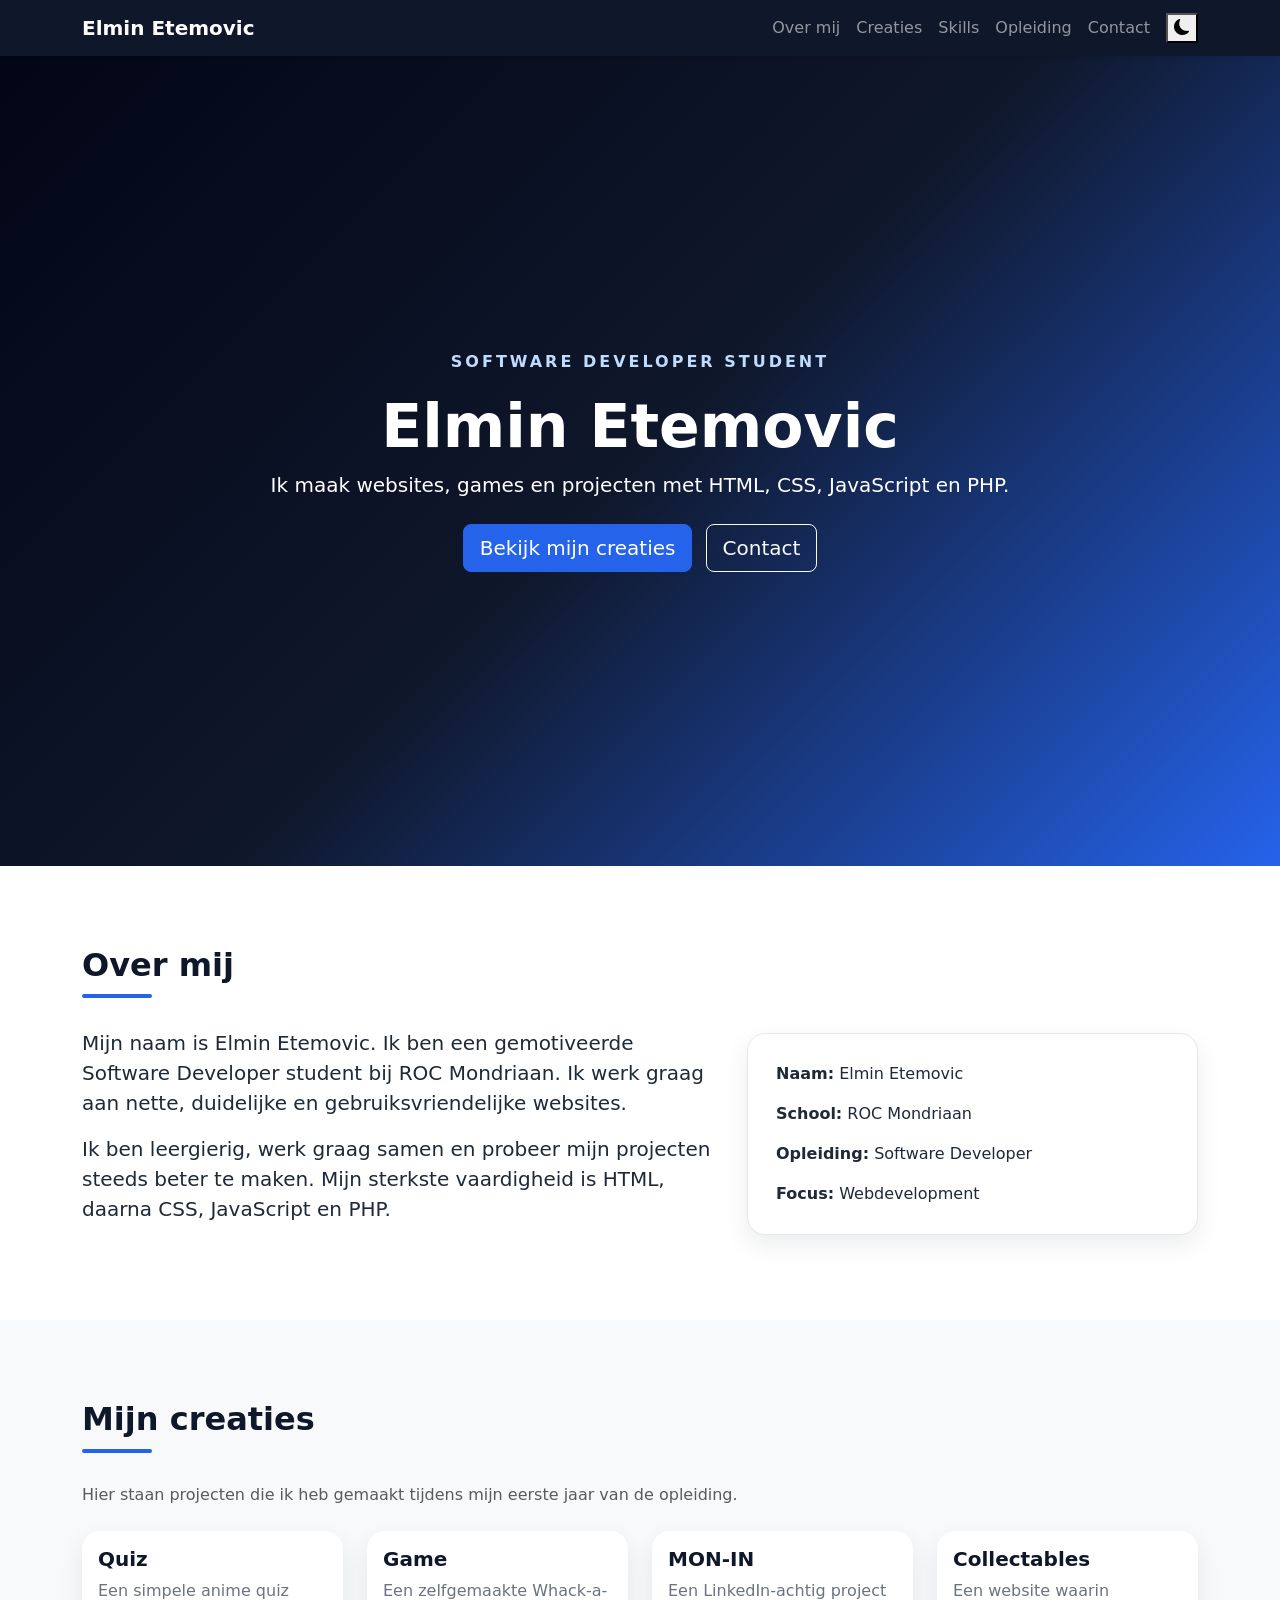
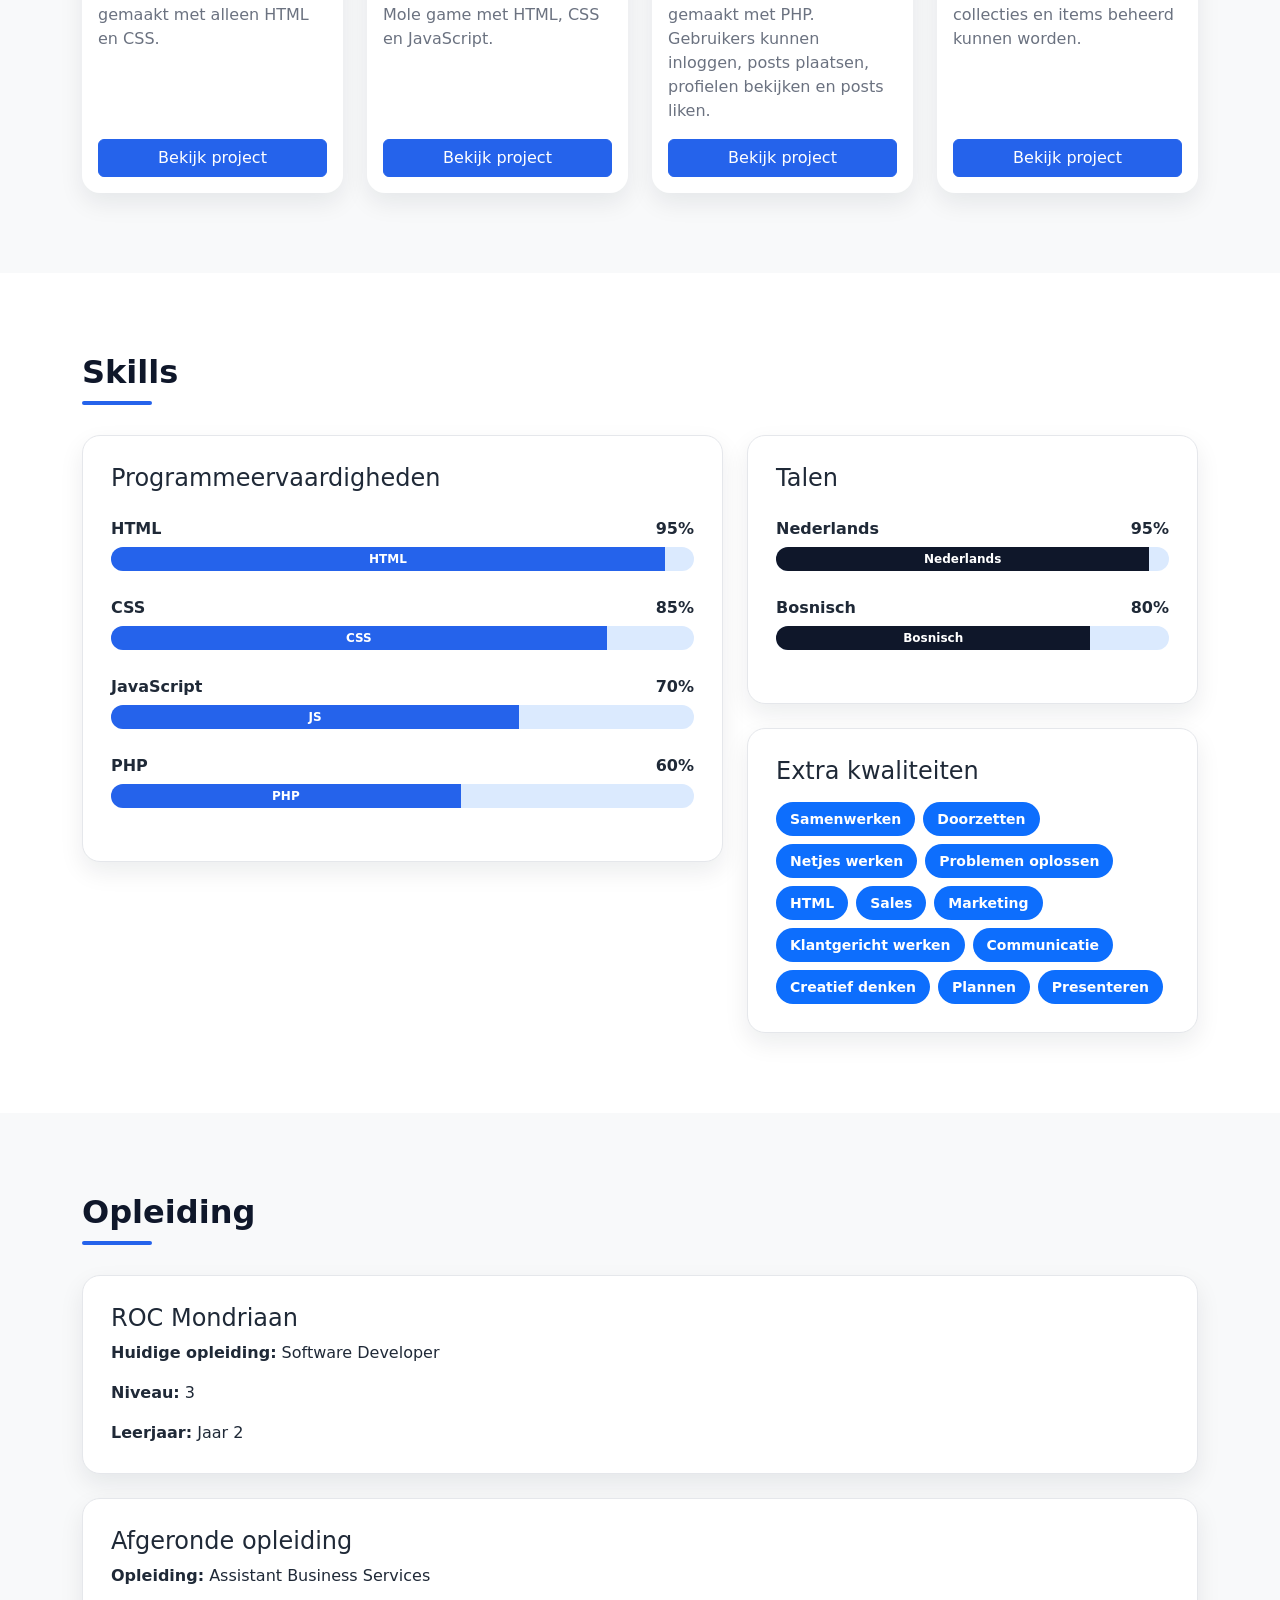
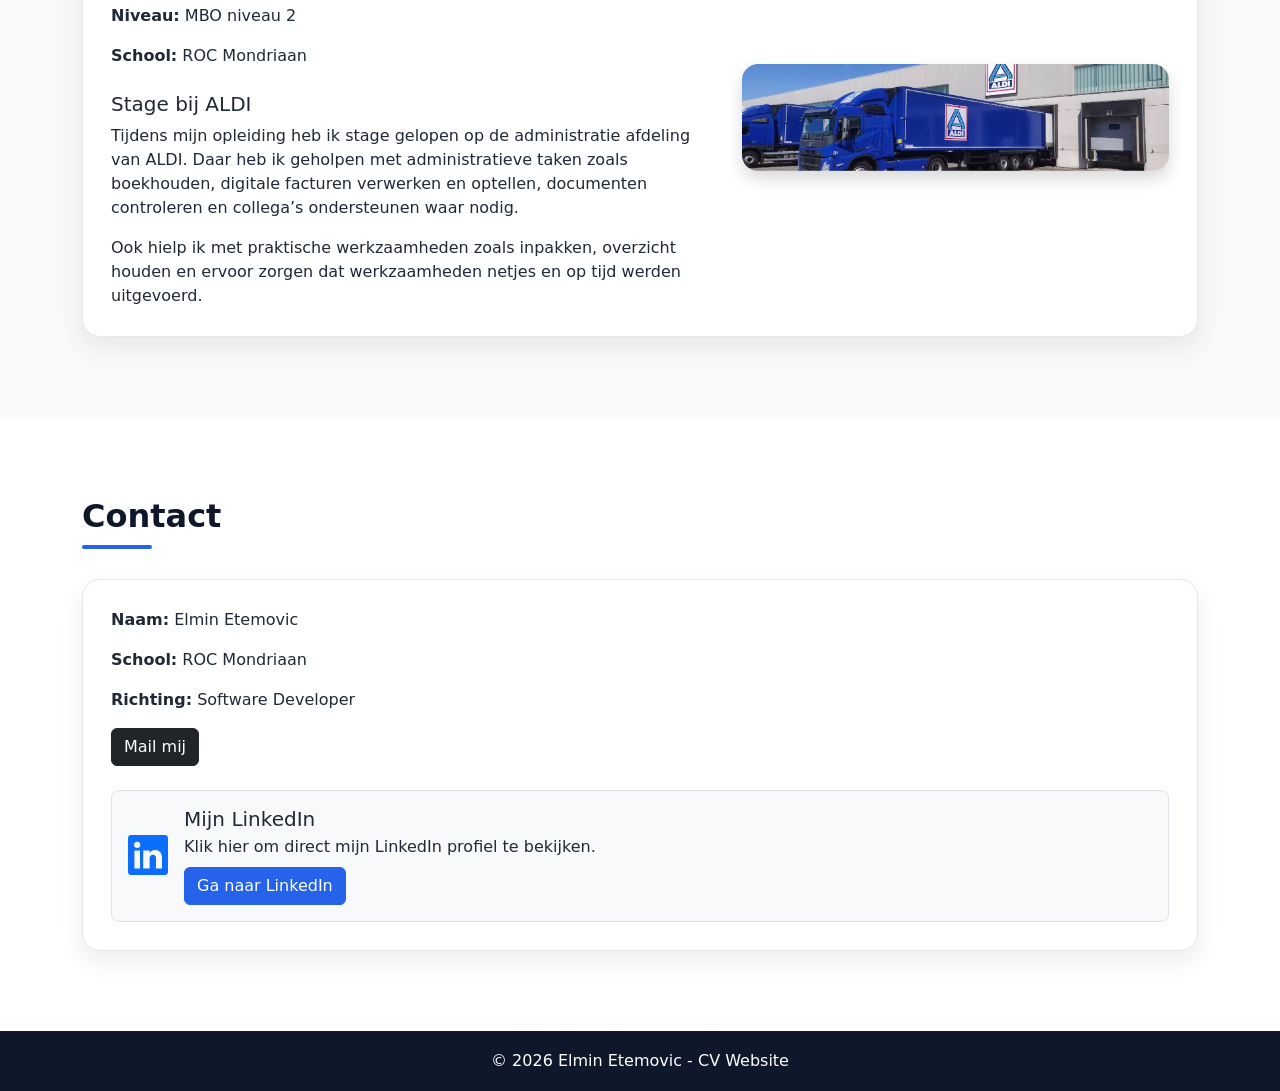
==== commit 8bb0169b: "dark mode icon" ====
--- a/cv-website/index.html
+++ b/cv-website/index.html
@@ -20,12 +20,17 @@
         </button>
 
         <div class="collapse navbar-collapse" id="navbarMenu">
-            <ul class="navbar-nav ms-auto">
+            <ul class="navbar-nav ms-auto align-items-lg-center">
                 <li class="nav-item"><a class="nav-link" href="#over-mij">Over mij</a></li>
                 <li class="nav-item"><a class="nav-link" href="#creaties">Creaties</a></li>
                 <li class="nav-item"><a class="nav-link" href="#skills">Skills</a></li>
                 <li class="nav-item"><a class="nav-link" href="#opleiding">Opleiding</a></li>
                 <li class="nav-item"><a class="nav-link" href="#contact">Contact</a></li>
+                <li class="nav-item ms-lg-2">
+                    <button id="darkModeBtn" class="dark-mode-btn" type="button">
+                        <i id="darkModeIcon" class="bi bi-moon-fill"></i>
+                    </button>
+                </li>
             </ul>
         </div>
     </div>
@@ -271,7 +276,7 @@
                     </div>
 
                     <div class="col-lg-5">
-                        <img src="image.png" alt="ALDI stage" class="img-fluid rounded-4 shadow" style="width: 100%; height: 260px; object-fit: cover; object-position: center;">
+                        <img src="image.png" alt="ALDI stage" class="img-fluid rounded-4 shadow aldi-img">
                     </div>
                 </div>
             </div>
@@ -288,7 +293,7 @@
                 <p><strong>Richting:</strong> Software Developer</p>
                 <a href="mailto:jouwemail@example.com" class="btn btn-dark">Mail mij</a>
 
-                <div class="mt-4 p-3 border rounded-3 bg-light d-flex align-items-center gap-3">
+                <div class="mt-4 p-3 border rounded-3 bg-light d-flex align-items-center gap-3 linkedin-card">
                     <i class="bi bi-linkedin fs-1 text-primary"></i>
                     <div>
                         <h5 class="mb-1">Mijn LinkedIn</h5>
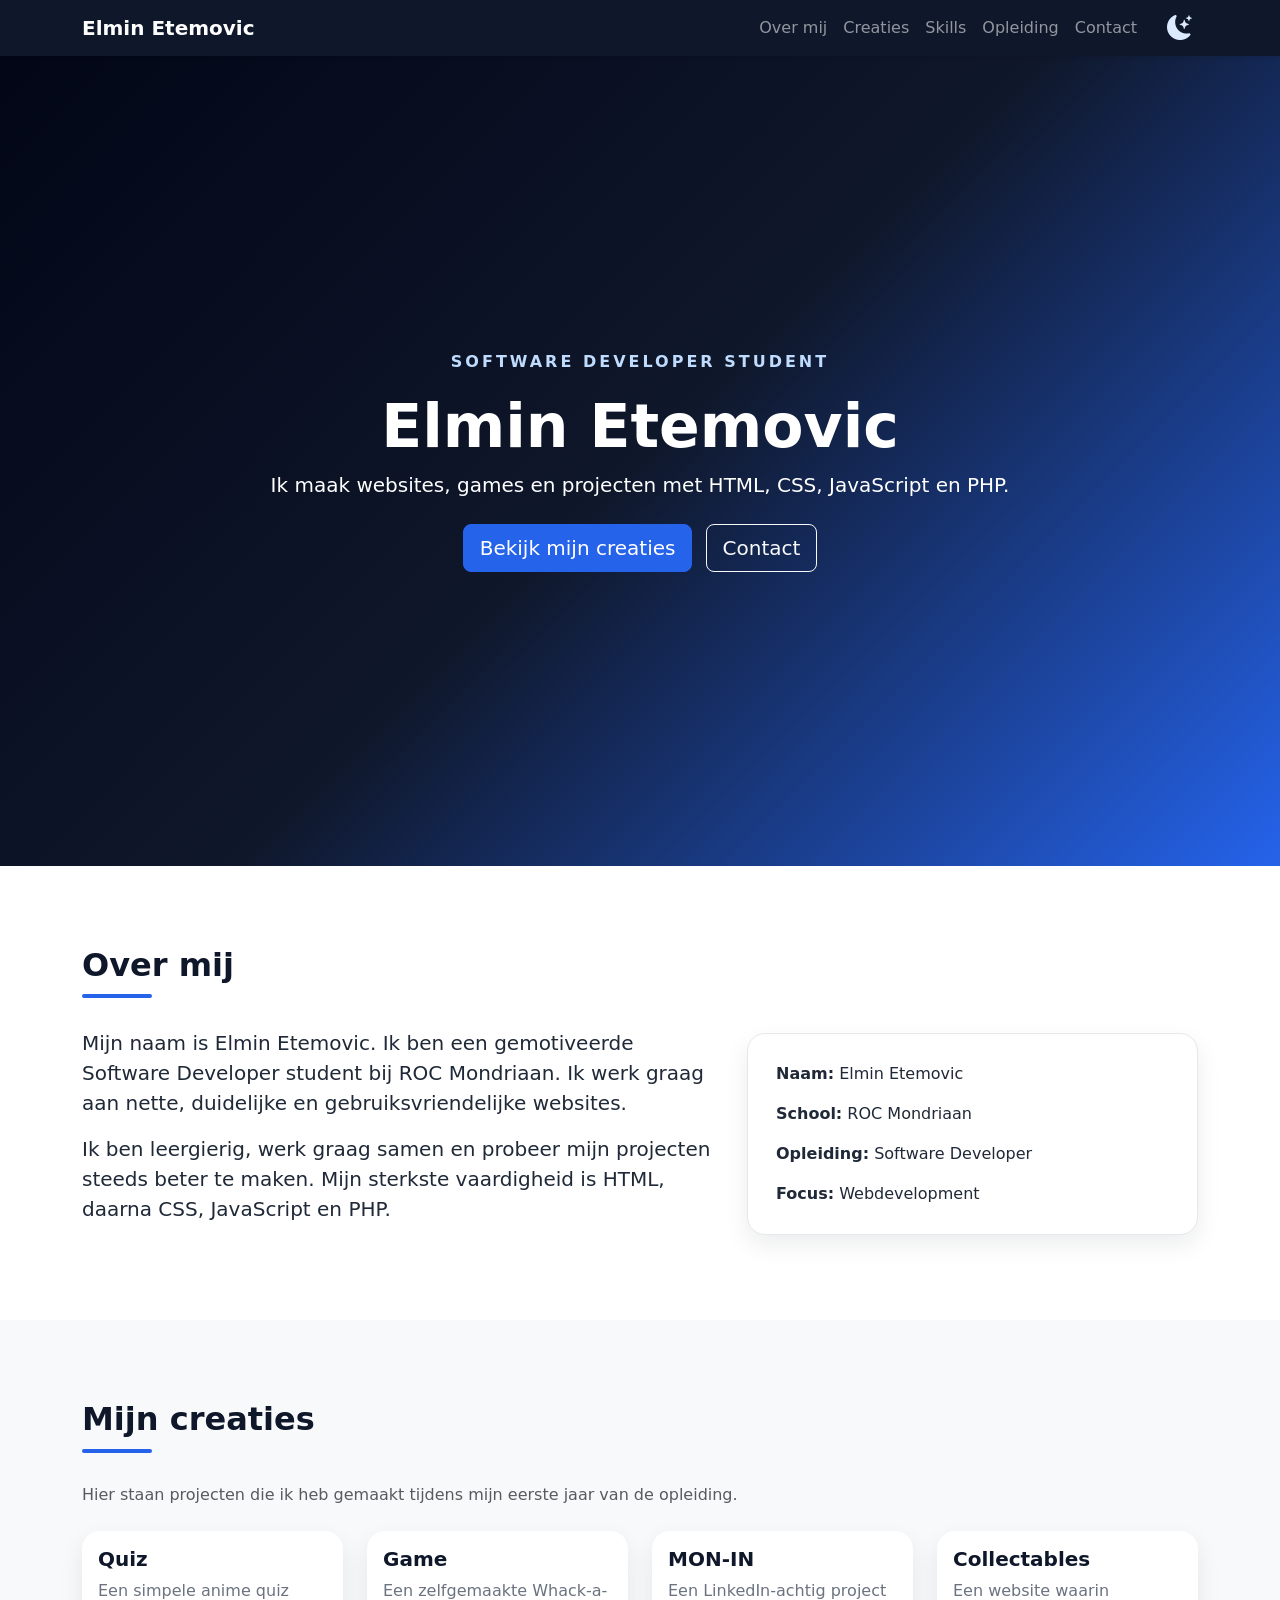
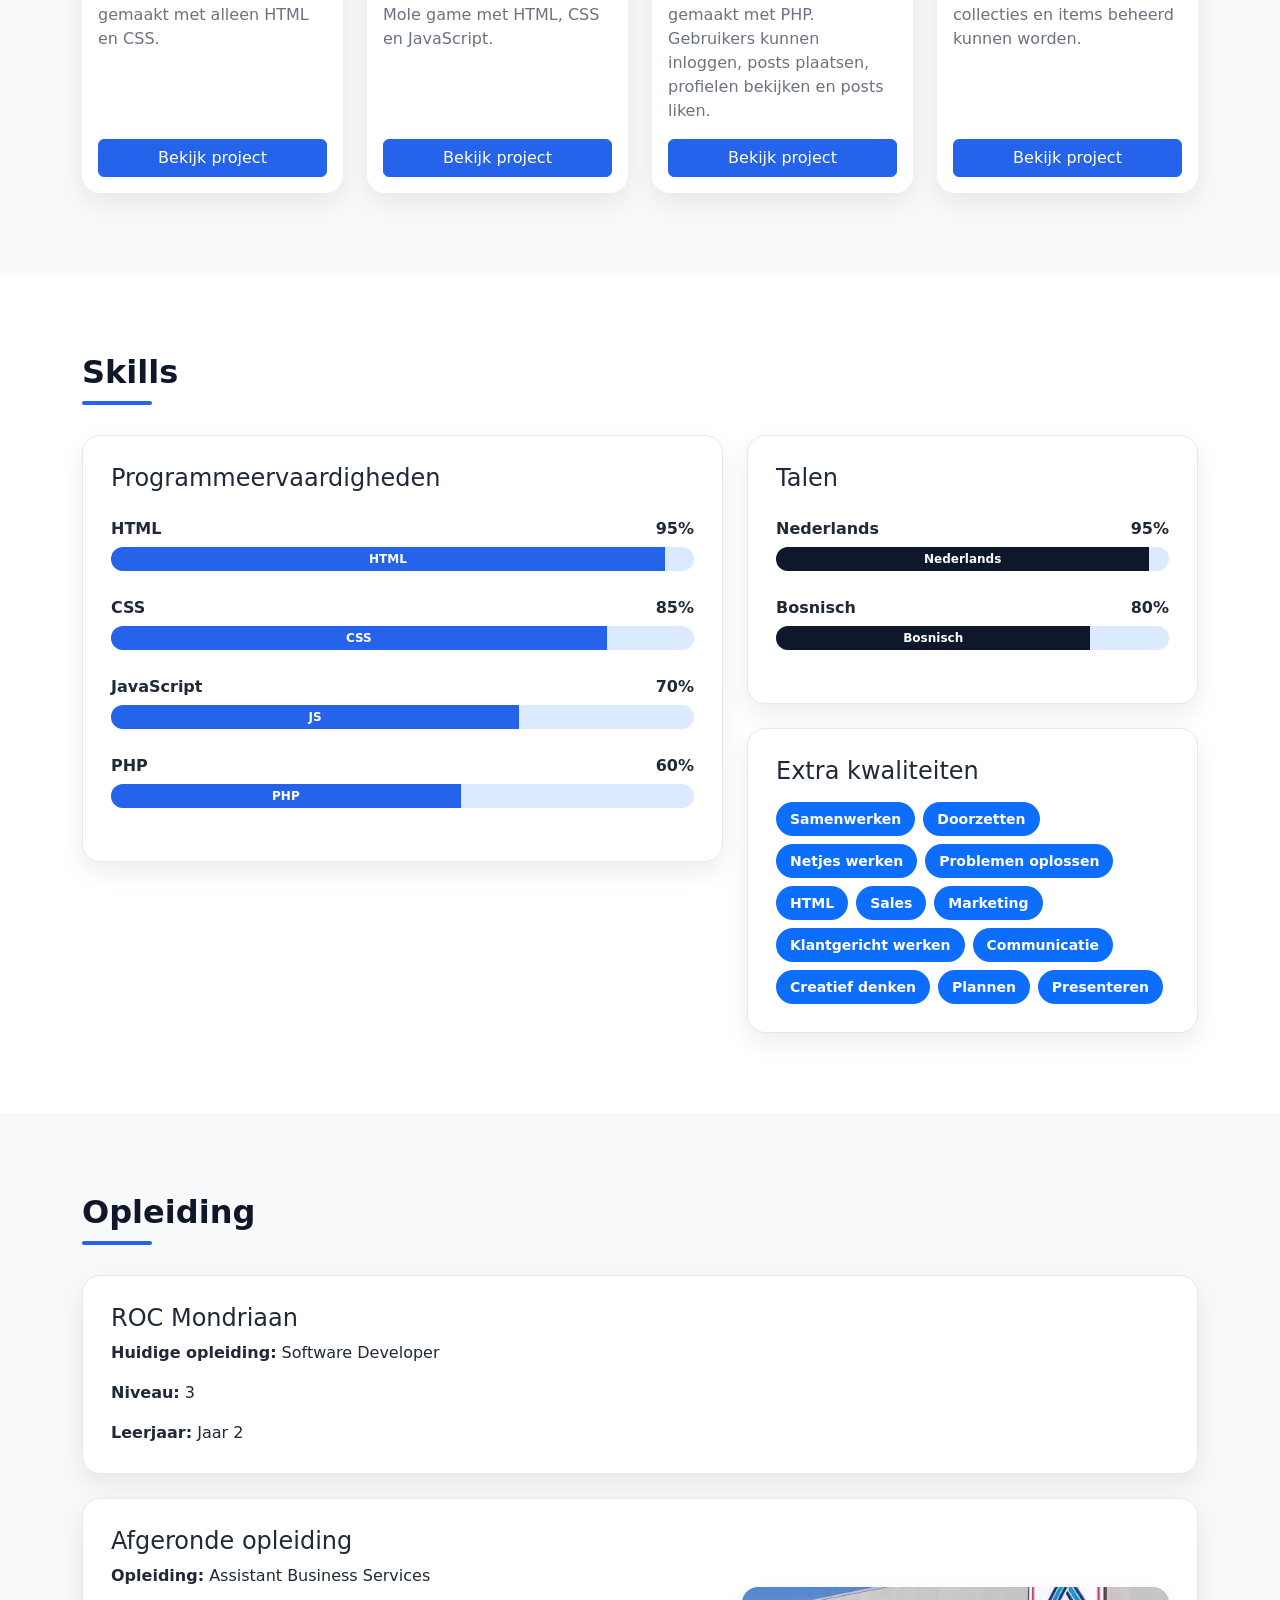
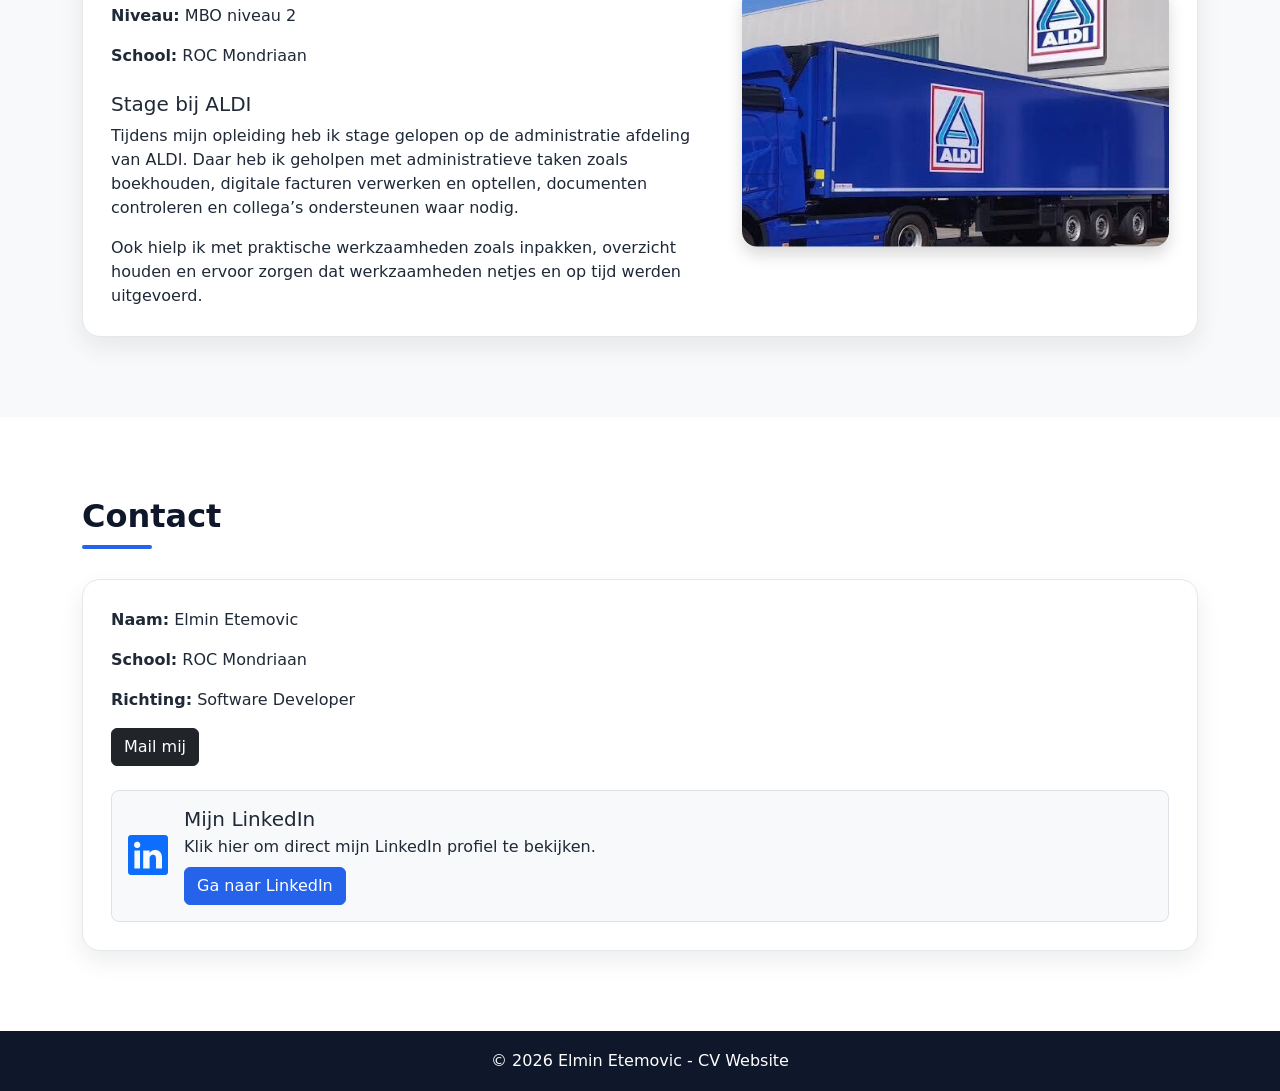
==== commit 2f3f9763: "dark mode toegepast" ====
--- a/cv-website/index.html
+++ b/cv-website/index.html
@@ -26,9 +26,9 @@
                 <li class="nav-item"><a class="nav-link" href="#skills">Skills</a></li>
                 <li class="nav-item"><a class="nav-link" href="#opleiding">Opleiding</a></li>
                 <li class="nav-item"><a class="nav-link" href="#contact">Contact</a></li>
-                <li class="nav-item ms-lg-2">
-                    <button id="darkModeBtn" class="dark-mode-btn" type="button">
-                        <i id="darkModeIcon" class="bi bi-moon-fill"></i>
+                <li class="nav-item ms-lg-3">
+                    <button id="darkModeBtn" class="dark-toggle" type="button">
+                        <i id="darkModeIcon" class="bi bi-moon-stars-fill"></i>
                     </button>
                 </li>
             </ul>
--- a/cv-website/style.css
+++ b/cv-website/style.css
@@ -14,6 +14,7 @@
     padding-top: 56px;
     color: var(--text);
     background-color: #ffffff;
+    transition: 0.3s ease;
 }
 
 .navbar {
@@ -47,6 +48,7 @@
 
 .section {
     padding: 80px 0;
+    transition: 0.3s ease;
 }
 
 .section-title {
@@ -74,6 +76,7 @@
     border-radius: 18px;
     padding: 28px;
     box-shadow: 0 10px 25px rgba(15, 23, 42, 0.08);
+    transition: 0.3s ease;
 }
 
 .project-card {
@@ -104,16 +107,6 @@
 .btn-primary:hover {
     background-color: var(--blue-dark);
     border-color: var(--blue-dark);
-}
-
-.btn-outline-primary {
-    color: var(--blue);
-    border-color: var(--blue);
-}
-
-.btn-outline-primary:hover {
-    background-color: var(--blue);
-    border-color: var(--blue);
 }
 
 .skill-item {
@@ -147,6 +140,29 @@
     font-size: 14px;
 }
 
+.aldi-img {
+    width: 100%;
+    height: 260px;
+    object-fit: cover;
+    object-position: center;
+}
+
+.dark-toggle {
+    background: transparent;
+    border: none;
+    color: #dbeafe;
+    font-size: 25px;
+    cursor: pointer;
+    padding: 6px;
+    line-height: 1;
+    transition: 0.3s ease;
+}
+
+.dark-toggle:hover {
+    color: #60a5fa;
+    transform: scale(1.2) rotate(-10deg);
+}
+
 footer {
     background-color: var(--dark);
     color: white;
@@ -159,6 +175,86 @@
     transform: scale(1.06);
 }
 
+body.dark-mode {
+    background-color: #020617 !important;
+    color: #e5e7eb !important;
+}
+
+body.dark-mode main,
+body.dark-mode section,
+body.dark-mode .section,
+body.dark-mode .bg-light,
+body.dark-mode .container {
+    background-color: #020617 !important;
+    color: #e5e7eb !important;
+}
+
+body.dark-mode .section-title {
+    color: #ffffff !important;
+}
+
+body.dark-mode p,
+body.dark-mode h2,
+body.dark-mode h4,
+body.dark-mode h5,
+body.dark-mode span {
+    color: #e5e7eb;
+}
+
+body.dark-mode .text-muted {
+    color: #cbd5e1 !important;
+}
+
+body.dark-mode .info-box,
+body.dark-mode .skill-box,
+body.dark-mode .education-box,
+body.dark-mode .contact-box,
+body.dark-mode .project-card {
+    background-color: #0f172a !important;
+    color: #e5e7eb !important;
+    border-color: #334155 !important;
+    box-shadow: 0 10px 25px rgba(0, 0, 0, 0.45) !important;
+}
+
+body.dark-mode .project-card .card-title {
+    color: #ffffff !important;
+}
+
+body.dark-mode .project-card .card-text {
+    color: #cbd5e1 !important;
+}
+
+body.dark-mode .progress {
+    background-color: #1e293b !important;
+}
+
+body.dark-mode .language-bar {
+    background-color: #334155 !important;
+}
+
+body.dark-mode .linkedin-card {
+    background-color: #111827 !important;
+    border-color: #334155 !important;
+    color: #e5e7eb !important;
+}
+
+body.dark-mode .btn-dark {
+    background-color: #2563eb !important;
+    border-color: #2563eb !important;
+}
+
+body.dark-mode footer {
+    background-color: #020617 !important;
+}
+
+body.dark-mode .dark-toggle {
+    color: #facc15;
+}
+
+body.dark-mode .dark-toggle:hover {
+    color: #fde68a;
+}
+
 @media (max-width: 768px) {
     .hero {
         min-height: 75vh;
@@ -177,4 +273,8 @@
     .btn-lg.ms-2 {
         margin-left: 0 !important;
     }
+
+    .dark-toggle {
+        margin-top: 8px;
+    }
 }
